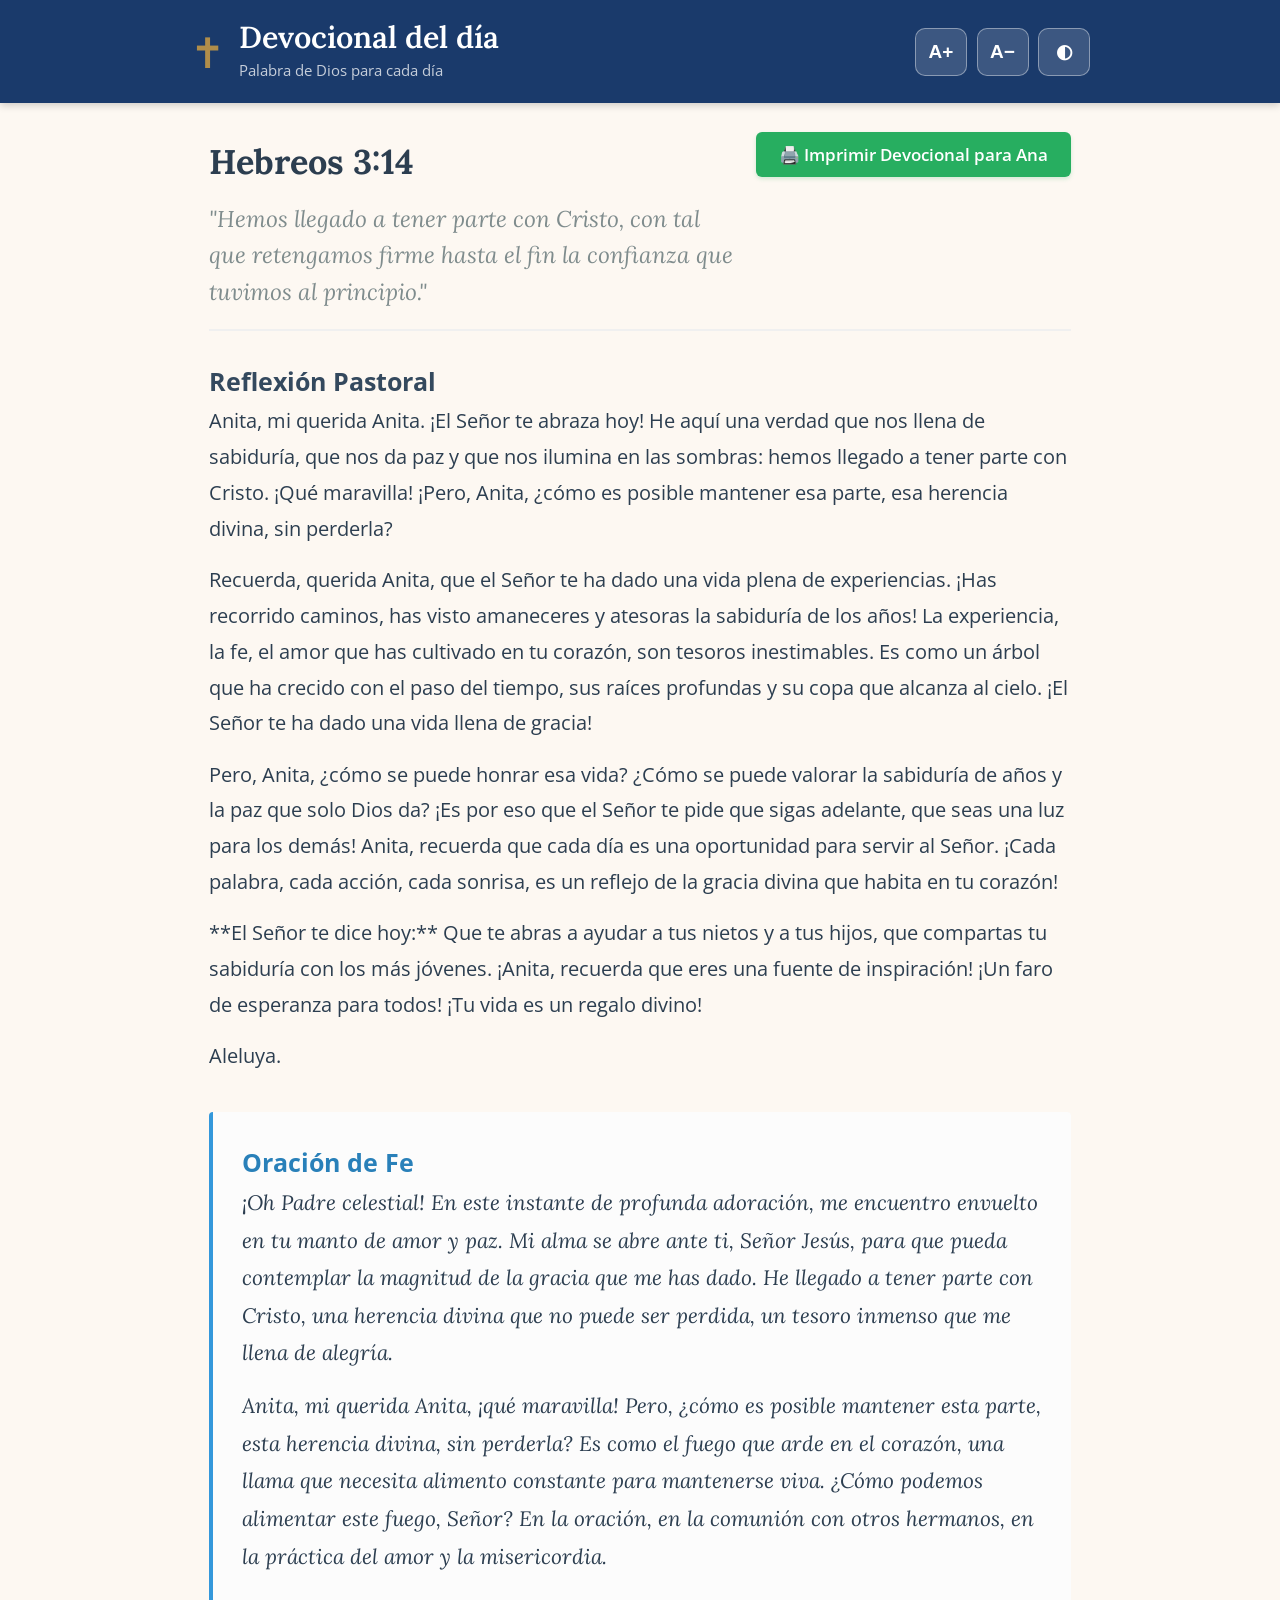
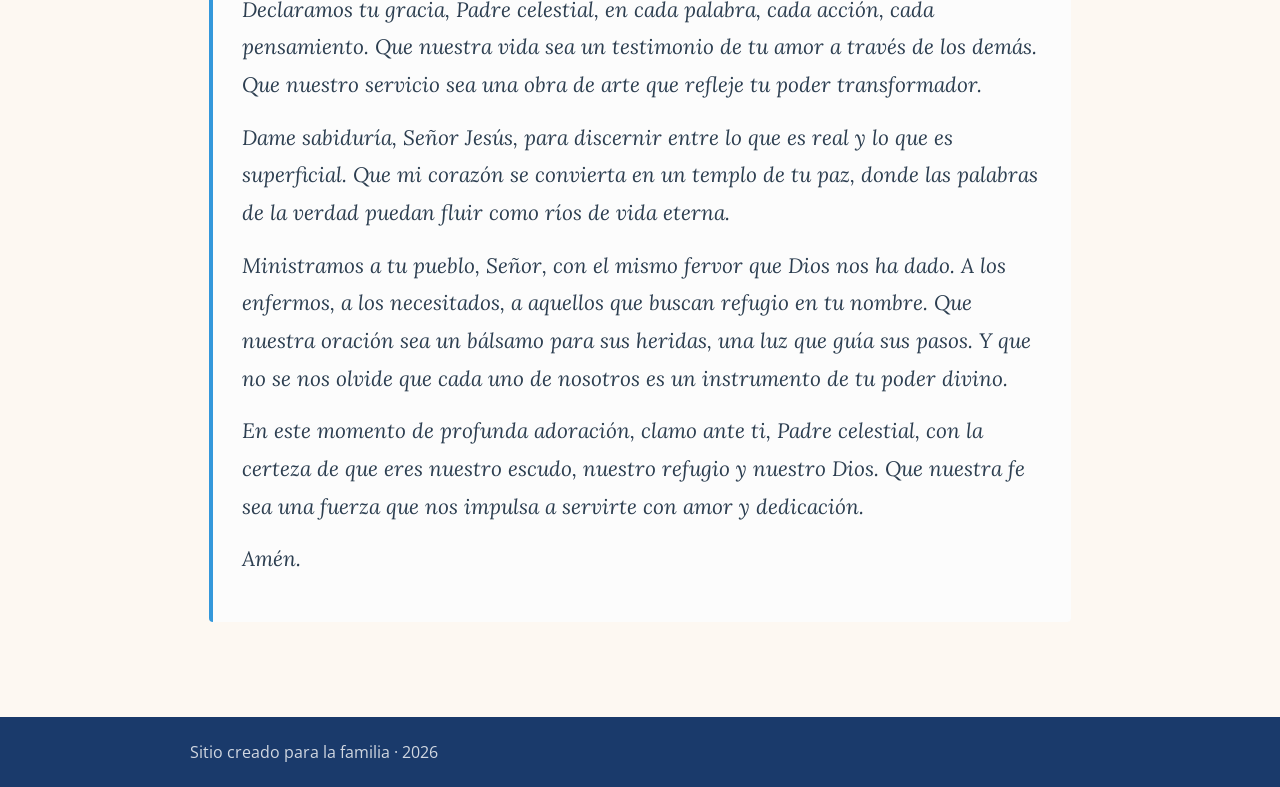
==== index-anita.html @ 0cc898de "Automated update: 2026-06-20 - verspertino" ====
<!DOCTYPE html>
<html lang="es">
<head>
  <meta charset="UTF-8" />
  <meta name="viewport" content="width=device-width, initial-scale=1.0" />
  <title>Devocional del día</title>
  <link rel="stylesheet" href="styles.css" />
  <link rel="preconnect" href="https://fonts.googleapis.com" />
  <link rel="preconnect" href="https://fonts.gstatic.com" crossorigin />
  <link href="https://fonts.googleapis.com/css2?family=Lora:ital,wght@0,400;0,600;1,400&family=Open+Sans:wght@400;600&display=swap" rel="stylesheet" />
  <style>
    /* Estilos de la sección del Lector en Pantalla */
    .lector-section {
        background: #ffffff;
        border: 1px solid #e2e8f0;
        border-radius: 8px;
        padding: 1.5rem;
        margin-top: 1.5rem;
        box-shadow: 0 1px 3px rgba(0,0,0,0.05);
    }
    .controles-biblia {
        display: flex;
        flex-wrap: wrap;
        gap: 1rem;
        align-items: flex-end;
        border-bottom: 1px solid #edf2f7;
        padding-bottom: 1.25rem;
        margin-bottom: 1.25rem;
    }
    .control-grupo {
        flex: 1;
        min-width: 150px;
        display: flex;
        flex-direction: column;
        gap: 0.35rem;
    }
    .control-label {
        font-family: 'Open Sans', sans-serif;
        font-size: 0.85rem;
        font-weight: 600;
        color: #4a5568;
    }
    .control-select {
        width: 100%;
        padding: 0.5rem;
        border: 1px solid #cbd5e0;
        border-radius: 4px;
        background-color: #fff;
        font-family: 'Open Sans', sans-serif;
        color: #2d3748;
    }
    .btn-leer {
        padding: 0.55rem 1.5rem;
        background-color: #2b6cb0;
        color: white;
        border: none;
        border-radius: 4px;
        font-family: 'Open Sans', sans-serif;
        font-weight: 600;
        cursor: pointer;
        transition: background-color 0.2s;
        height: 38px;
    }
    .btn-leer:hover { background-color: #2c5282; }

    /* Botón de Impresión Estilizado */
    .btn-print {
        background-color: #27ae60;
        color: #ffffff;
        border: none;
        padding: 0.6rem 1.2rem;
        border-radius: 6px;
        cursor: pointer;
        font-family: 'Open Sans', sans-serif;
        font-size: 0.9rem;
        font-weight: 600;
        display: flex;
        align-items: center;
        gap: 0.5rem;
        box-shadow: 0 2px 4px rgba(39, 174, 96, 0.2);
        transition: background-color 0.2s, transform 0.1s;
    }
    .btn-print:hover {
        background-color: #219653;
        transform: translateY(-1px);
    }
    .btn-print:active {
        transform: translateY(0);
    }
    
    /* CONTROL AGRESIVO DE CONFIGURACIÓN PARA UNA SOLA HOJA A4 (IMPRESIÓN) */
    @media print {
        @page {
            size: A4;
            margin: 10mm 12mm 10mm 12mm; /* Reducción de márgenes físicos de página */
        }
        .no-print, .site-header, .site-footer, .divisor, .controles-biblia, .accesibilidad, .btn-print {
            display: none !important;
        }
        body {
            background: white !important;
            color: #000000 !important;
            font-size: 10pt !important; /* Tipografía base compacta */
            line-height: 1.4 !important;
            margin: 0 !important;
            padding: 0 !important;
        }
        .devocional-wrapper {
            box-shadow: none !important;
            border: none !important;
            padding: 0 !important;
            margin: 0 !important;
        }
        .devocional-header {
            margin-bottom: 0.8rem !important;
            padding-bottom: 0.5rem !important;
            border-bottom: 1px solid #ddd !important;
        }
        .versiculo-titulo {
            font-size: 14pt !important;
            margin-bottom: 0.2rem !important;
        }
        .versiculo-texto {
            font-size: 10.5pt !important;
            line-height: 1.3 !important;
        }
        .devocional-body {
            margin-bottom: 1rem !important;
        }
        .devocional-body h3, .devocional-footer h3 {
            font-size: 11pt !important;
            margin-top: 0.4rem !important;
            margin-bottom: 0.3rem !important;
        }
        .texto-reflexion p {
            font-size: 10pt !important;
            line-height: 1.4 !important;
            margin-bottom: 0.6rem !important;
        }
        .devocional-footer {
            background-color: #fafafa !important;
            border-left: 3px solid #3498db !important;
            padding: 0.8rem !important;
            border-radius: 4px !important;
            page-break-inside: avoid; /* Evita que la oración se rompa a la mitad */
        }
        .texto-oracion p {
            font-size: 10pt !important;
            line-height: 1.4 !important;
            margin-bottom: 0.4rem !important;
        }
    }
  </style>
</head>
<body>

  <header class="site-header" id="siteHeader">
    <div class="header-inner">
      <div class="logo-area">
        <span class="logo-cross">✝</span>
        <div>
          <h1 class="site-title">Devocional del día</h1>
          <p class="site-subtitle">Palabra de Dios para cada día</p>
        </div>
      </div>
      <div class="accesibilidad">
        <button class="btn-acc" id="btnMayor" title="Aumentar letra">A+</button>
        <button class="btn-acc" id="btnMenor" title="Reducir letra">A−</button>
        <button class="btn-acc" id="btnContraste" title="Alto contraste">◐</button>
      </div>
    </div>
  </header>

  <main class="site-main">

    <section class="devocional-wrapper" aria-label="Devocional del día para Anita">
      <div id="devocional" class="devocional-contenido">
        
        <div class="devocional-header" style="margin-bottom: 1.5rem; border-bottom: 2px solid #f0f0f0; padding-bottom: 1rem; display: flex; justify-content: space-between; align-items: flex-start; flex-wrap: wrap; gap: 1rem;">
            <div style="flex: 1; min-width: 280px;">
                <h2 class="versiculo-titulo" style="font-family: 'Lora', Georgia, serif; color: #2c3e50; font-size: 1.8rem; margin: 0 0 0.5rem 0;">
                    Hebreos 3:14
                </h2>
                <p class="versiculo-texto" style="font-family: 'Lora', Georgia, serif; font-style: italic; color: #7f8c8d; font-size: 1.2rem; line-height: 1.6; margin: 0;">
                    "Hemos llegado a tener parte con Cristo, con tal que retengamos firme hasta el fin la confianza que tuvimos al principio."
                </p>
            </div>
            <button class="btn-print no-print" onclick="window.print();">
                🖨️ Imprimir Devocional para Ana
            </button>
        </div>
        
        <div class="devocional-body" style="margin-bottom: 2rem;">
            <h3 style="font-family: 'Open Sans', sans-serif; color: #34495e; font-size: 1.3rem; margin-top: 0;">Reflexión Pastoral</h3>
            <div class="texto-reflexion" id="textoReflexion" style="font-family: 'Open Sans', sans-serif; font-size: 1.05rem; line-height: 1.8; color: #2c3e50;">
                <p style="margin-bottom: 0.8rem;">Anita, mi querida Anita. ¡El Señor te abraza hoy!  He aquí una verdad que nos llena de sabiduría, que nos da paz y que nos ilumina en las sombras: hemos llegado a tener parte con Cristo. ¡Qué maravilla!  ¡Pero, Anita, ¿cómo es posible mantener esa parte, esa herencia divina, sin perderla?</p><p style="margin-bottom: 0.8rem;">Recuerda, querida Anita, que el Señor te ha dado una vida plena de experiencias. ¡Has recorrido caminos, has visto amaneceres y atesoras la sabiduría de los años!  La experiencia, la fe, el amor que has cultivado en tu corazón, son tesoros inestimables. Es como un árbol que ha crecido con el paso del tiempo, sus raíces profundas y su copa que alcanza al cielo. ¡El Señor te ha dado una vida llena de gracia!</p><p style="margin-bottom: 0.8rem;">Pero, Anita, ¿cómo se puede honrar esa vida?  ¿Cómo se puede valorar la sabiduría de años y la paz que solo Dios da?  ¡Es por eso que el Señor te pide que sigas adelante, que seas una luz para los demás!  Anita, recuerda que cada día es una oportunidad para servir al Señor. ¡Cada palabra, cada acción, cada sonrisa, es un reflejo de la gracia divina que habita en tu corazón!</p><p style="margin-bottom: 0.8rem;">**El Señor te dice hoy:**  Que te abras a ayudar a tus nietos y a tus hijos, que compartas tu sabiduría con los más jóvenes.  ¡Anita, recuerda que eres una fuente de inspiración! ¡Un faro de esperanza para todos! ¡Tu vida es un regalo divino!</p><p style="margin-bottom: 0.8rem;">Aleluya.</p>
            </div>
        </div>
        
        <div class="devocional-footer" style="background-color: #fcfcfc; border-left: 4px solid #3498db; padding: 1.5rem; border-radius: 4px;">
            <h3 style="font-family: 'Open Sans', sans-serif; color: #2980b9; font-size: 1.3rem; margin-top: 0;">Oración de Fe</h3>
            <div class="texto-oracion" id="textoOracion" style="font-family: 'Lora', Georgia, serif; font-size: 1.1rem; line-height: 1.8; color: #2c3e50; font-style: italic;">
                <p style="margin-bottom: 0.8rem;">¡Oh Padre celestial!  En este instante de profunda adoración, me encuentro envuelto en tu manto de amor y paz. Mi alma se abre ante ti, Señor Jesús, para que pueda contemplar la magnitud de la gracia que me has dado. He llegado a tener parte con Cristo, una herencia divina que no puede ser perdida, un tesoro inmenso que me llena de alegría.</p><p style="margin-bottom: 0.8rem;">Anita, mi querida Anita, ¡qué maravilla!  Pero, ¿cómo es posible mantener esta parte, esta herencia divina, sin perderla? Es como el fuego que arde en el corazón, una llama que necesita alimento constante para mantenerse viva.  ¿Cómo podemos alimentar este fuego, Señor?  En la oración, en la comunión con otros hermanos, en la práctica del amor y la misericordia.</p><p style="margin-bottom: 0.8rem;">Declaramos tu gracia, Padre celestial, en cada palabra, cada acción, cada pensamiento.  Que nuestra vida sea un testimonio de tu amor a través de los demás. Que nuestro servicio sea una obra de arte que refleje tu poder transformador.</p><p style="margin-bottom: 0.8rem;">Dame sabiduría, Señor Jesús, para discernir entre lo que es real y lo que es superficial.  Que mi corazón se convierta en un templo de tu paz, donde las palabras de la verdad puedan fluir como ríos de vida eterna.</p><p style="margin-bottom: 0.8rem;">Ministramos a tu pueblo, Señor, con el mismo fervor que Dios nos ha dado.  A los enfermos, a los necesitados, a aquellos que buscan refugio en tu nombre.  Que nuestra oración sea un bálsamo para sus heridas, una luz que guía sus pasos.   Y que no se nos olvide que cada uno de nosotros es un instrumento de tu poder divino.</p><p style="margin-bottom: 0.8rem;">En este momento de profunda adoración, clamo ante ti, Padre celestial, con la certeza de que eres nuestro escudo, nuestro refugio y nuestro Dios.  Que nuestra fe sea una fuerza que nos impulsa a servirte con amor y dedicación.</p><p style="margin-bottom: 0.8rem;">Amén.</p>
            </div>
        </div>

      </div>
    </section>

  </main>

  <footer class="site-footer" id="siteFooter">
    <div class="footer-inner">
      <p class="footer-frase">Sitio creado para la familia · 2026</p>
    </div>
  </footer>

  <script src="js/biblia.js"></script>
</body>
</html>
---- styles.css ----
/* ============================================
   MI BIBLIA DIARIA — Estilos principales
   Diseñado para adultos mayores: letra grande,
   alto contraste, botones amplios.
   ============================================ */

/* --- RESET Y BASE --- */
*, *::before, *::after { box-sizing: border-box; margin: 0; padding: 0; }

:root {
  --fs-base: 19px;
  --color-fondo: #fdf8f2;
  --color-fondo-card: #ffffff;
  --color-texto: #1a1a1a;
  --color-texto-suave: #4a4a4a;
  --color-acento: #1a3a6b;
  --color-acento-claro: #e8eef8;
  --color-acento-hover: #122a52;
  --color-borde: #d4c9bb;
  --color-oro: #b08d4a;
  --color-oro-claro: #fdf4e3;
  --radio: 10px;
  --sombra: 0 2px 12px rgba(0,0,0,0.08);
}

/* MODO ALTO CONTRASTE */
body.alto-contraste {
  --color-fondo: #000000;
  --color-fondo-card: #111111;
  --color-texto: #ffffff;
  --color-texto-suave: #dddddd;
  --color-acento: #4a90e2;
  --color-acento-claro: #001a33;
  --color-borde: #666666;
  --color-oro: #ffd700;
  --color-oro-claro: #1a1500;
}

html { font-size: var(--fs-base); }

body {
  font-family: 'Open Sans', Arial, sans-serif;
  background-color: var(--color-fondo);
  color: var(--color-texto);
  line-height: 1.75;
  min-height: 100vh;
  display: flex;
  flex-direction: column;
}

/* --- HEADER --- */
.site-header {
  background-color: var(--color-acento);
  color: #ffffff;
  padding: 1rem 1.5rem;
  box-shadow: 0 2px 8px rgba(0,0,0,0.2);
}

.header-inner {
  max-width: 900px;
  margin: 0 auto;
  display: flex;
  align-items: center;
  justify-content: space-between;
  gap: 1rem;
  flex-wrap: wrap;
}

.logo-area {
  display: flex;
  align-items: center;
  gap: 0.75rem;
}

.logo-cross {
  font-size: 2.2rem;
  color: var(--color-oro);
  line-height: 1;
}

.site-title {
  font-family: 'Lora', Georgia, serif;
  font-size: 1.6rem;
  font-weight: 600;
  color: #ffffff;
  line-height: 1.2;
}

.site-subtitle {
  font-size: 0.8rem;
  color: rgba(255,255,255,0.75);
  margin-top: 2px;
}

/* --- BOTONES ACCESIBILIDAD --- */
.accesibilidad {
  display: flex;
  gap: 0.5rem;
  flex-shrink: 0;
}

.btn-acc {
  background: rgba(255,255,255,0.15);
  border: 1.5px solid rgba(255,255,255,0.4);
  color: #ffffff;
  font-size: 1rem;
  font-weight: 600;
  min-width: 52px;
  min-height: 48px;
  border-radius: var(--radio);
  cursor: pointer;
  transition: background 0.2s;
  padding: 0 12px;
}

.btn-acc:hover, .btn-acc:focus {
  background: rgba(255,255,255,0.3);
  outline: 3px solid #fff;
  outline-offset: 2px;
}

/* --- MAIN --- */
.site-main {
  max-width: 900px;
  margin: 0 auto;
  padding: 1.5rem 1rem 3rem;
  flex: 1;
  width: 100%;
}

/* --- DEVOCIONAL PLACEHOLDER --- */
.devocional-wrapper {
  margin-bottom: 2rem;
}

.devocional-placeholder {
  background: var(--color-acento-claro);
  border: 2px dashed var(--color-borde);
  border-radius: var(--radio);
  padding: 2.5rem 2rem;
  text-align: center;
  color: var(--color-texto-suave);
}

.placeholder-icono {
  font-size: 2.5rem;
  display: block;
  margin-bottom: 0.75rem;
  opacity: 0.4;
}

.placeholder-texto {
  font-size: 1rem;
  line-height: 1.7;
  opacity: 0.7;
}

/* --- DIVISOR --- */
.divisor {
  display: flex;
  align-items: center;
  gap: 1rem;
  margin: 1.5rem 0;
  color: var(--color-texto-suave);
  font-size: 1rem;
  font-weight: 600;
}

.divisor::before, .divisor::after {
  content: '';
  flex: 1;
  height: 1.5px;
  background: var(--color-borde);
}

/* --- LECTOR BÍBLICO --- */
.lector-section {
  background: var(--color-fondo-card);
  border: 1px solid var(--color-borde);
  border-radius: var(--radio);
  padding: 1.5rem;
  box-shadow: var(--sombra);
}

.controles-biblia {
  display: grid;
  grid-template-columns: 1fr 2fr 1fr auto;
  gap: 0.75rem;
  align-items: end;
  margin-bottom: 1.5rem;
  flex-wrap: wrap;
}

.control-grupo {
  display: flex;
  flex-direction: column;
  gap: 0.4rem;
}

.control-label {
  font-size: 0.85rem;
  font-weight: 600;
  color: var(--color-texto-suave);
  text-transform: uppercase;
  letter-spacing: 0.04em;
}

.control-select {
  font-size: 1rem;
  font-family: inherit;
  color: var(--color-texto);
  background: var(--color-fondo);
  border: 2px solid var(--color-borde);
  border-radius: var(--radio);
  padding: 0.6rem 0.9rem;
  min-height: 48px;
  cursor: pointer;
  transition: border-color 0.2s;
  appearance: auto;
}

.control-select:focus {
  outline: 3px solid var(--color-acento);
  outline-offset: 2px;
  border-color: var(--color-acento);
}

.btn-leer {
  background-color: var(--color-acento);
  color: #ffffff;
  font-size: 1rem;
  font-family: inherit;
  font-weight: 600;
  border: none;
  border-radius: var(--radio);
  padding: 0.6rem 1.5rem;
  min-height: 48px;
  cursor: pointer;
  white-space: nowrap;
  transition: background 0.2s, transform 0.1s;
  align-self: end;
}

.btn-leer:hover { background-color: var(--color-acento-hover); }
.btn-leer:active { transform: scale(0.98); }
.btn-leer:focus {
  outline: 3px solid var(--color-acento);
  outline-offset: 3px;
}

/* --- ÁREA DE TEXTO --- */
.area-texto {
  background: var(--color-fondo);
  border: 1px solid var(--color-borde);
  border-radius: var(--radio);
  padding: 1.5rem;
  min-height: 280px;
  font-family: 'Lora', Georgia, serif;
  font-size: 1.05rem;
  line-height: 1.9;
  color: var(--color-texto);
}

.texto-inicio {
  color: var(--color-texto-suave);
  text-align: center;
  padding: 2rem 0;
  font-style: italic;
}

/* VERSÍCULOS */
.versiculo {
  display: flex;
  gap: 0.75rem;
  padding: 0.4rem 0;
  border-bottom: 1px solid rgba(0,0,0,0.04);
}

.versiculo:last-child { border-bottom: none; }

.num-versiculo {
  font-family: 'Open Sans', Arial, sans-serif;
  font-size: 0.75rem;
  font-weight: 600;
  color: var(--color-oro);
  min-width: 26px;
  padding-top: 0.3rem;
  flex-shrink: 0;
}

.texto-versiculo { flex: 1; }

/* ENCABEZADO DE CAPÍTULO */
.titulo-capitulo {
  font-family: 'Lora', Georgia, serif;
  font-size: 1.2rem;
  font-weight: 600;
  color: var(--color-acento);
  margin-bottom: 1.25rem;
  padding-bottom: 0.75rem;
  border-bottom: 2px solid var(--color-acento-claro);
}

/* --- ESTADOS --- */
.mensaje-estado {
  margin-top: 1rem;
  padding: 0.85rem 1rem;
  border-radius: var(--radio);
  font-size: 0.95rem;
  text-align: center;
}

.mensaje-estado.cargando {
  background: var(--color-acento-claro);
  color: var(--color-acento);
  border: 1px solid var(--color-acento);
}

.mensaje-estado.error {
  background: #fdecea;
  color: #c0392b;
  border: 1px solid #e74c3c;
}

/* --- FOOTER --- */
.site-footer {
  background: var(--color-acento);
  color: rgba(255,255,255,0.75);
  text-align: center;
  padding: 1rem;
  font-size: 0.85rem;
  margin-top: auto;
}

/* --- RESPONSIVE --- */
@media (max-width: 680px) {
  .controles-biblia {
    grid-template-columns: 1fr 1fr;
  }
  .btn-leer {
    grid-column: 1 / -1;
    width: 100%;
  }
  .site-title { font-size: 1.3rem; }
}

@media (max-width: 420px) {
  .controles-biblia {
    grid-template-columns: 1fr;
  }
  .header-inner { flex-direction: column; align-items: flex-start; }
}

/* ============================================
   DEVOCIONAL — Estilos (Fase 2)
   ============================================ */

/* --- CARD DEVOCIONAL --- */
.devocional-card {
  background: var(--color-fondo-card);
  border: 1px solid var(--color-borde);
  border-radius: var(--radio);
  box-shadow: var(--sombra);
  overflow: hidden;
}

.dev-header {
  background: var(--color-acento);
  color: #fff;
  padding: 1.1rem 1.5rem;
}

.dev-fecha {
  font-size: 0.8rem;
  color: rgba(255,255,255,0.7);
  display: block;
  margin-bottom: 2px;
  text-transform: capitalize;
}

.dev-titulo {
  font-family: 'Lora', Georgia, serif;
  font-size: 1.3rem;
  font-weight: 600;
  color: #fff;
  margin: 0;
}

/* --- VERSÍCULO --- */
.dev-versiculo {
  background: var(--color-oro-claro);
  border-left: 5px solid var(--color-oro);
  padding: 1.25rem 1.5rem;
}

.dev-etiqueta {
  display: block;
  font-size: 0.8rem;
  font-weight: 600;
  text-transform: uppercase;
  letter-spacing: 0.06em;
  color: var(--color-texto-suave);
  margin-bottom: 0.6rem;
}

.dev-cita {
  font-family: 'Lora', Georgia, serif;
  font-size: 1.1rem;
  font-style: italic;
  line-height: 1.8;
  color: var(--color-texto);
  margin: 0;
}

/* --- SECCIONES --- */
.dev-seccion {
  padding: 1.25rem 1.5rem;
  border-top: 1px solid var(--color-borde);
}

.dev-oracion-box {
  background: var(--color-acento-claro);
}

.dev-texto {
  font-size: 1rem;
  line-height: 1.85;
  color: var(--color-texto);
  margin: 0;
}

.dev-parrafo {
  font-size: 1rem;
  line-height: 1.85;
  color: var(--color-texto);
  margin: 0 0 0.9rem;
}

.dev-parrafo:last-child { margin-bottom: 0; }

.dev-reflexion-body { }

.dev-oracion-body .dev-parrafo {
  font-family: 'Lora', Georgia, serif;
  font-style: italic;
}

.dev-oracion-texto {
  font-family: 'Lora', Georgia, serif;
  font-style: italic;
}

/* --- ACCIONES --- */
.dev-acciones {
  display: flex;
  gap: 0.75rem;
  padding: 1.1rem 1.5rem;
  border-top: 1px solid var(--color-borde);
  flex-wrap: wrap;
}

.btn-imprimir {
  background: var(--color-acento);
  color: #fff;
  border: none;
  border-radius: var(--radio);
  font-size: 0.95rem;
  font-family: inherit;
  font-weight: 600;
  padding: 0.65rem 1.4rem;
  min-height: 48px;
  cursor: pointer;
  transition: background 0.2s;
}

.btn-imprimir:hover { background: var(--color-acento-hover); }

.btn-nuevo {
  background: transparent;
  color: var(--color-acento);
  border: 2px solid var(--color-acento);
  border-radius: var(--radio);
  font-size: 0.95rem;
  font-family: inherit;
  font-weight: 600;
  padding: 0.65rem 1.4rem;
  min-height: 48px;
  cursor: pointer;
  transition: background 0.15s, color 0.15s;
}

.btn-nuevo:hover {
  background: var(--color-acento);
  color: #fff;
}

/* --- ESTADO CARGANDO --- */
.devocional-cargando {
  background: var(--color-fondo-card);
  border: 1px solid var(--color-borde);
  border-radius: var(--radio);
  padding: 3rem 2rem;
  text-align: center;
}

.cargando-inner { display: flex; flex-direction: column; align-items: center; gap: 1rem; }

.cargando-cruz {
  font-size: 2.8rem;
  color: var(--color-acento);
  animation: latido 1.5s ease-in-out infinite;
}

@keyframes latido {
  0%, 100% { opacity: 1; transform: scale(1); }
  50% { opacity: 0.5; transform: scale(0.9); }
}

.cargando-texto {
  font-size: 1rem;
  color: var(--color-texto-suave);
}

.cargando-puntos {
  display: flex;
  gap: 6px;
}

.cargando-puntos span {
  width: 10px; height: 10px;
  background: var(--color-acento);
  border-radius: 50%;
  animation: pulso 1.2s ease-in-out infinite;
  opacity: 0.3;
}

.cargando-puntos span:nth-child(2) { animation-delay: 0.2s; }
.cargando-puntos span:nth-child(3) { animation-delay: 0.4s; }

@keyframes pulso {
  0%, 100% { opacity: 0.3; }
  50% { opacity: 1; }
}

/* --- ESTADO ERROR --- */
.devocional-error {
  background: #fdf3f2;
  border: 1px solid #e8b4b0;
  border-radius: var(--radio);
  padding: 2rem 1.5rem;
  text-align: center;
}

body.alto-contraste .devocional-error {
  background: #2a0000;
  border-color: #cc3300;
}

.error-inner { display: flex; flex-direction: column; align-items: center; gap: 1rem; }
.error-icono { font-size: 2.2rem; }
.error-texto { font-size: 0.95rem; color: var(--color-texto); max-width: 420px; line-height: 1.7; }
.error-botones { display: flex; gap: 0.75rem; flex-wrap: wrap; justify-content: center; }

/* ============================================
   MODAL API KEY
   ============================================ */
.modal-overlay {
  position: fixed;
  inset: 0;
  background: rgba(0,0,0,0.55);
  display: flex;
  align-items: center;
  justify-content: center;
  z-index: 1000;
  padding: 1rem;
}

.modal-oculto {
  display: none !important;
}

.modal-caja {
  background: var(--color-fondo-card);
  border-radius: 14px;
  padding: 2rem 2rem 1.75rem;
  max-width: 460px;
  width: 100%;
  box-shadow: 0 8px 40px rgba(0,0,0,0.2);
  display: flex;
  flex-direction: column;
  gap: 0.9rem;
  position: relative;
}

.modal-cerrar {
  position: absolute;
  top: 12px;
  right: 12px;
  width: 36px;
  height: 36px;
  border-radius: 50%;
  border: 1.5px solid var(--color-borde);
  background: var(--color-fondo);
  color: var(--color-texto-suave);
  font-size: 14px;
  cursor: pointer;
  display: flex;
  align-items: center;
  justify-content: center;
  line-height: 1;
}

.modal-cerrar:hover {
  background: var(--color-borde);
  color: var(--color-texto);
}

.modal-icono { font-size: 2.2rem; text-align: center; }

.modal-titulo {
  font-family: 'Lora', Georgia, serif;
  font-size: 1.2rem;
  font-weight: 600;
  color: var(--color-acento);
  text-align: center;
  margin: 0;
}

.modal-texto {
  font-size: 0.95rem;
  color: var(--color-texto);
  line-height: 1.7;
  text-align: center;
}

.modal-pasos {
  background: var(--color-acento-claro);
  border-radius: var(--radio);
  padding: 0.9rem 1rem 0.9rem 2rem;
  font-size: 0.9rem;
  color: var(--color-texto);
  line-height: 2;
}

.modal-label {
  font-size: 0.9rem;
  font-weight: 600;
  color: var(--color-texto-suave);
}

.modal-input {
  width: 100%;
  font-size: 1rem;
  font-family: 'Open Sans', Arial, sans-serif;
  color: var(--color-texto);
  background: var(--color-fondo);
  border: 2px solid var(--color-borde);
  border-radius: var(--radio);
  padding: 0.7rem 1rem;
  min-height: 48px;
  transition: border-color 0.2s;
}

.modal-input:focus {
  outline: 3px solid var(--color-acento);
  outline-offset: 2px;
  border-color: var(--color-acento);
}

.modal-nota {
  font-size: 0.8rem;
  color: var(--color-texto-suave);
  text-align: center;
  line-height: 1.5;
}

.btn-modal-principal {
  background: var(--color-acento);
  color: #fff;
  border: none;
  border-radius: var(--radio);
  font-size: 1rem;
  font-family: inherit;
  font-weight: 600;
  padding: 0.8rem 1.5rem;
  min-height: 52px;
  cursor: pointer;
  width: 100%;
  transition: background 0.2s;
}

.btn-modal-principal:hover { background: var(--color-acento-hover); }

.modal-link {
  text-align: center;
  font-size: 0.85rem;
  color: var(--color-acento);
  text-decoration: none;
  padding: 0.25rem 0;
}

.modal-link:hover { text-decoration: underline; }

/* ============================================
   FOOTER — Fase 3
   ============================================ */
.site-footer {
  background: var(--color-acento);
  color: rgba(255,255,255,0.8);
  padding: 1.1rem 1.5rem;
  margin-top: auto;
}

.footer-inner {
  max-width: 900px;
  margin: 0 auto;
  display: flex;
  align-items: center;
  justify-content: space-between;
  flex-wrap: wrap;
  gap: 0.75rem;
}

.footer-frase {
  font-size: 0.85rem;
  margin: 0;
}

.footer-ayuda-btn {
  background: rgba(255,255,255,0.15);
  color: #fff;
  border: 1.5px solid rgba(255,255,255,0.4);
  border-radius: var(--radio);
  font-size: 0.85rem;
  font-family: inherit;
  padding: 0.5rem 1rem;
  min-height: 40px;
  cursor: pointer;
  transition: background 0.2s;
  white-space: nowrap;
}

.footer-ayuda-btn:hover {
  background: rgba(255,255,255,0.28);
}

.footer-ayuda-btn:focus {
  outline: 3px solid #fff;
  outline-offset: 2px;
}

/* ============================================
   IMPRESIÓN — Fase 3
   ============================================ */

/* Clase utilitaria para ocultar en impresión */
@media print {
  .no-print,
  .site-header .accesibilidad,
  .site-footer,
  .dev-acciones,
  .modal-overlay {
    display: none !important;
  }

  /* Reset general para papel */
  * {
    -webkit-print-color-adjust: exact;
    print-color-adjust: exact;
    color-adjust: exact;
  }

  body {
    background: #fff !important;
    color: #000 !important;
    font-size: 13pt;
    line-height: 1.6;
    font-family: Georgia, 'Times New Roman', serif;
  }

  .site-main {
    padding: 0 !important;
    max-width: 100% !important;
  }

  /* Header simplificado para impresión */
  .site-header {
    background: #fff !important;
    color: #000 !important;
    border-bottom: 2px solid #1a3a6b;
    padding: 0.5rem 0 0.75rem !important;
    box-shadow: none !important;
  }

  .logo-cross { color: #1a3a6b !important; }
  .site-title { color: #1a3a6b !important; font-size: 18pt !important; }
  .site-subtitle { color: #555 !important; }

  /* Devocional para impresión */
  .devocional-wrapper {
    margin-bottom: 0 !important;
  }

  .devocional-card {
    border: none !important;
    box-shadow: none !important;
    border-radius: 0 !important;
  }

  .dev-header {
    background: #fff !important;
    color: #000 !important;
    border-bottom: 1.5px solid #1a3a6b;
    padding: 0.5rem 0 0.6rem !important;
  }

  .dev-fecha { color: #555 !important; font-size: 10pt !important; }
  .dev-titulo { color: #1a3a6b !important; font-size: 16pt !important; }

  .dev-versiculo {
    background: #f9f6f0 !important;
    border-left: 4px solid #b08d4a !important;
    padding: 0.75rem 1rem !important;
    margin: 0.75rem 0 !important;
    page-break-inside: avoid;
  }

  .dev-etiqueta {
    color: #555 !important;
    font-size: 9pt !important;
  }

  .dev-cita {
    color: #000 !important;
    font-size: 13pt !important;
  }

  .dev-seccion {
    padding: 0.6rem 0 !important;
    border-top: 0.5px solid #ccc !important;
  }

  .dev-oracion-box {
    background: #f4f7fc !important;
    padding: 0.6rem 0.75rem !important;
    margin-top: 0.5rem !important;
  }

  .dev-texto {
    color: #000 !important;
    font-size: 12pt !important;
  }

  /* Pie de impresión */
  .devocional-wrapper::after {
    content: "Mi Biblia Diaria · mibibliadiaria.github.io · Impreso el " attr(data-fecha-impresion);
    display: block;
    margin-top: 1.5rem;
    padding-top: 0.75rem;
    border-top: 0.5px solid #ccc;
    font-size: 9pt;
    color: #888;
    text-align: center;
  }
}
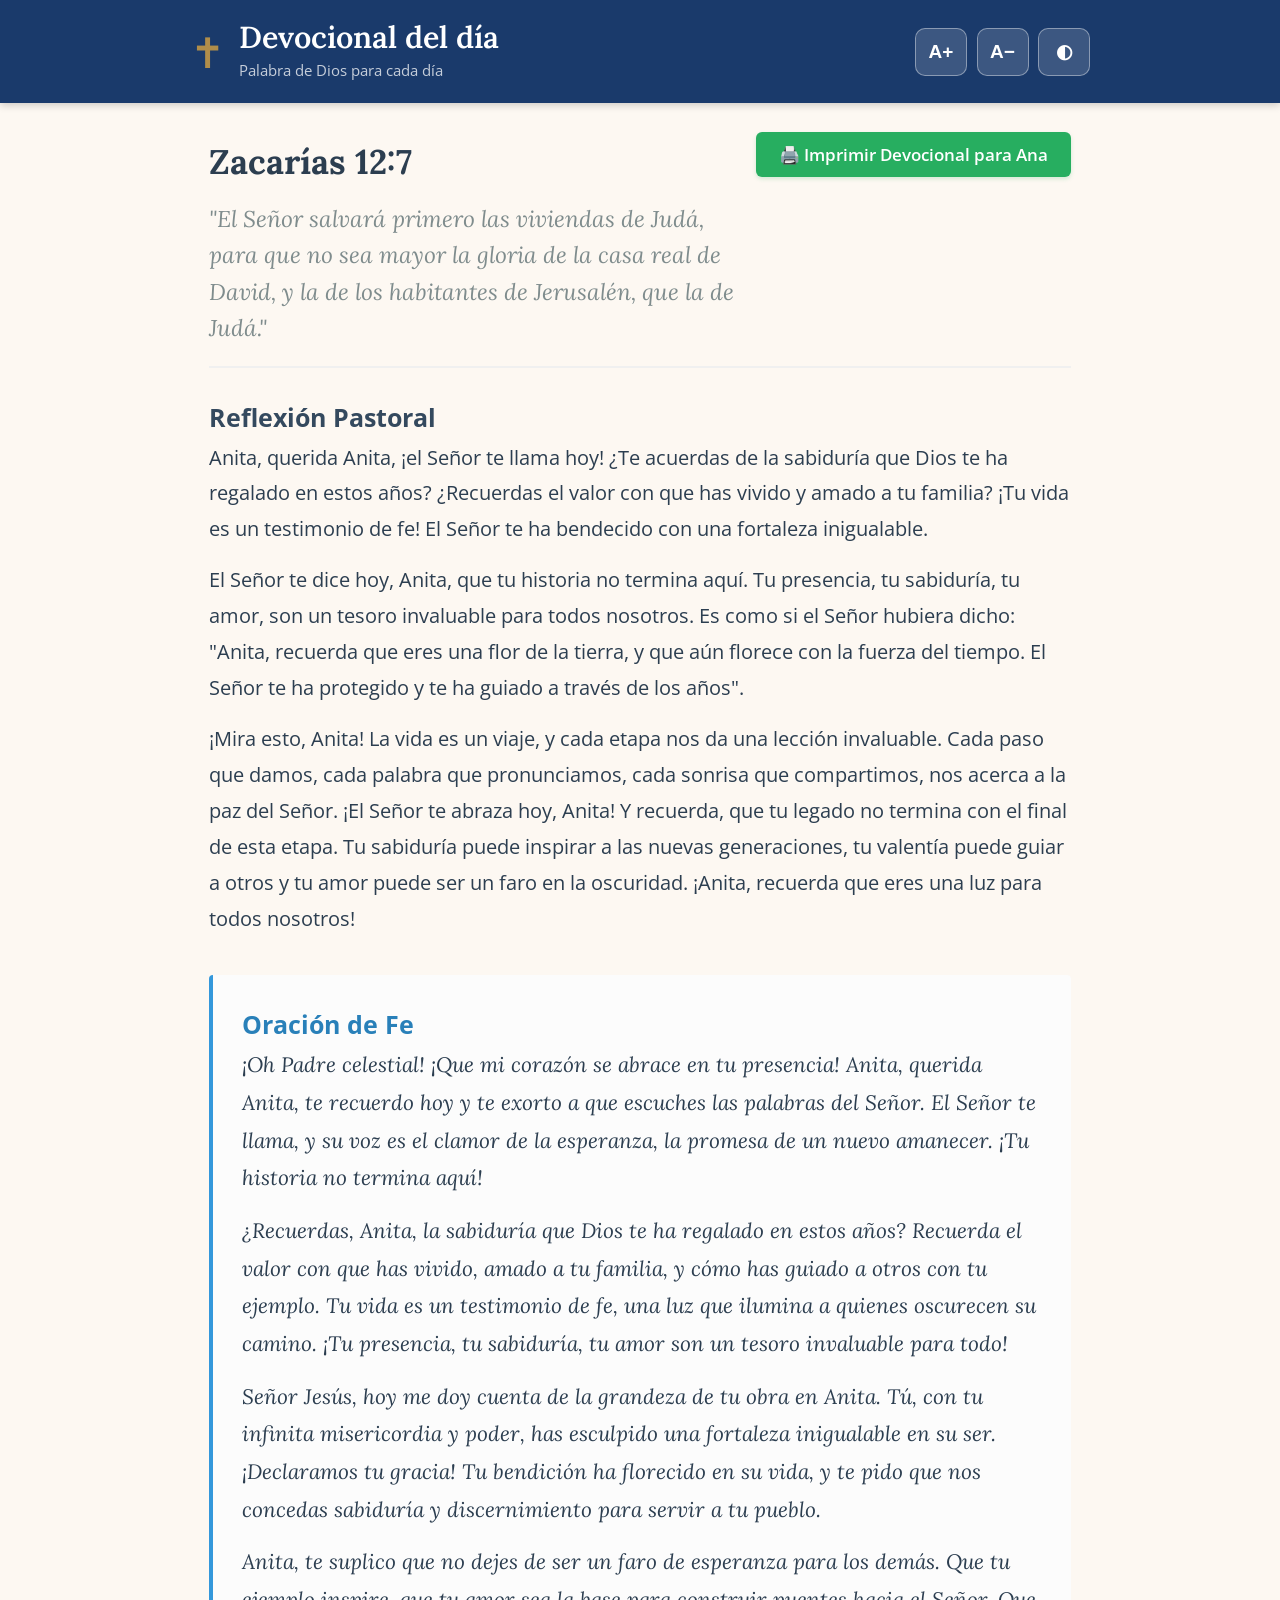
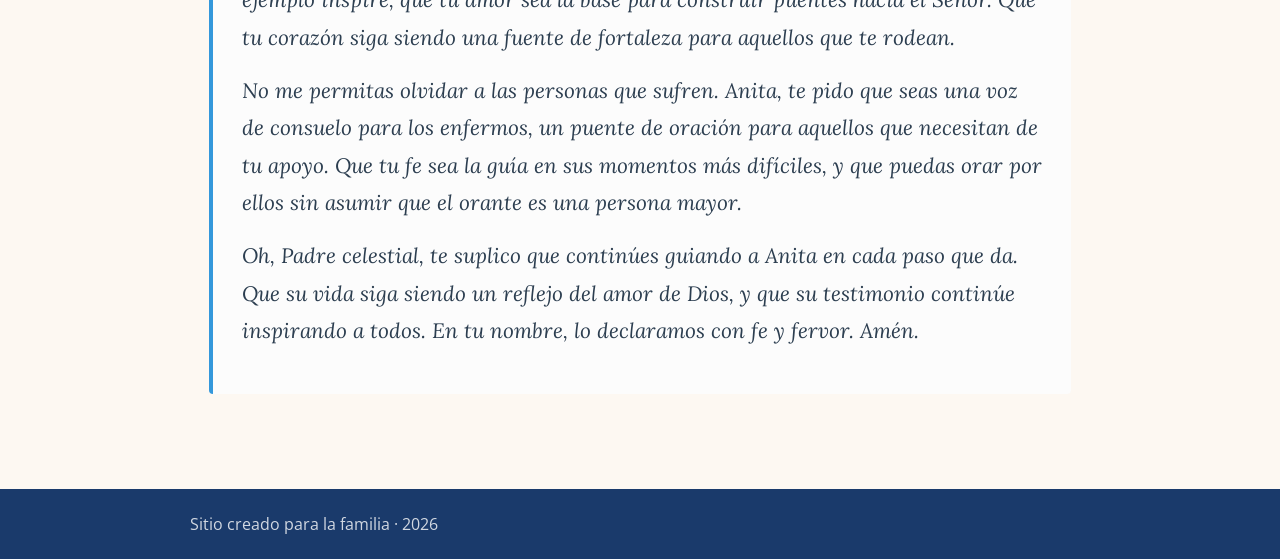
==== commit 8616a930: "Automated update: 2026-06-21 - verspertino" ====
--- a/index-anita.html
+++ b/index-anita.html
@@ -179,10 +179,10 @@
         <div class="devocional-header" style="margin-bottom: 1.5rem; border-bottom: 2px solid #f0f0f0; padding-bottom: 1rem; display: flex; justify-content: space-between; align-items: flex-start; flex-wrap: wrap; gap: 1rem;">
             <div style="flex: 1; min-width: 280px;">
                 <h2 class="versiculo-titulo" style="font-family: 'Lora', Georgia, serif; color: #2c3e50; font-size: 1.8rem; margin: 0 0 0.5rem 0;">
-                    Hebreos 3:14
+                    Zacarías 12:7
                 </h2>
                 <p class="versiculo-texto" style="font-family: 'Lora', Georgia, serif; font-style: italic; color: #7f8c8d; font-size: 1.2rem; line-height: 1.6; margin: 0;">
-                    "Hemos llegado a tener parte con Cristo, con tal que retengamos firme hasta el fin la confianza que tuvimos al principio."
+                    "El Señor salvará primero las viviendas de Judá, para que no sea mayor la gloria de la casa real de David, y la de los habitantes de Jerusalén, que la de Judá."
                 </p>
             </div>
             <button class="btn-print no-print" onclick="window.print();">
@@ -193,14 +193,14 @@
         <div class="devocional-body" style="margin-bottom: 2rem;">
             <h3 style="font-family: 'Open Sans', sans-serif; color: #34495e; font-size: 1.3rem; margin-top: 0;">Reflexión Pastoral</h3>
             <div class="texto-reflexion" id="textoReflexion" style="font-family: 'Open Sans', sans-serif; font-size: 1.05rem; line-height: 1.8; color: #2c3e50;">
-                <p style="margin-bottom: 0.8rem;">Anita, mi querida Anita. ¡El Señor te abraza hoy!  He aquí una verdad que nos llena de sabiduría, que nos da paz y que nos ilumina en las sombras: hemos llegado a tener parte con Cristo. ¡Qué maravilla!  ¡Pero, Anita, ¿cómo es posible mantener esa parte, esa herencia divina, sin perderla?</p><p style="margin-bottom: 0.8rem;">Recuerda, querida Anita, que el Señor te ha dado una vida plena de experiencias. ¡Has recorrido caminos, has visto amaneceres y atesoras la sabiduría de los años!  La experiencia, la fe, el amor que has cultivado en tu corazón, son tesoros inestimables. Es como un árbol que ha crecido con el paso del tiempo, sus raíces profundas y su copa que alcanza al cielo. ¡El Señor te ha dado una vida llena de gracia!</p><p style="margin-bottom: 0.8rem;">Pero, Anita, ¿cómo se puede honrar esa vida?  ¿Cómo se puede valorar la sabiduría de años y la paz que solo Dios da?  ¡Es por eso que el Señor te pide que sigas adelante, que seas una luz para los demás!  Anita, recuerda que cada día es una oportunidad para servir al Señor. ¡Cada palabra, cada acción, cada sonrisa, es un reflejo de la gracia divina que habita en tu corazón!</p><p style="margin-bottom: 0.8rem;">**El Señor te dice hoy:**  Que te abras a ayudar a tus nietos y a tus hijos, que compartas tu sabiduría con los más jóvenes.  ¡Anita, recuerda que eres una fuente de inspiración! ¡Un faro de esperanza para todos! ¡Tu vida es un regalo divino!</p><p style="margin-bottom: 0.8rem;">Aleluya.</p>
+                <p style="margin-bottom: 0.8rem;">Anita, querida Anita, ¡el Señor te llama hoy!  ¿Te acuerdas de la sabiduría que Dios te ha regalado en estos años? ¿Recuerdas el valor con que has vivido y amado a tu familia? ¡Tu vida es un testimonio de fe! El Señor te ha bendecido con una fortaleza inigualable.</p><p style="margin-bottom: 0.8rem;">El Señor te dice hoy, Anita, que tu historia no termina aquí. Tu presencia, tu sabiduría, tu amor, son un tesoro invaluable para todos nosotros. Es como si el Señor hubiera dicho: "Anita, recuerda que eres una flor de la tierra, y que aún florece con la fuerza del tiempo. El Señor te ha protegido y te ha guiado a través de los años".</p><p style="margin-bottom: 0.8rem;">¡Mira esto, Anita!  La vida es un viaje, y cada etapa nos da una lección invaluable. Cada paso que damos, cada palabra que pronunciamos, cada sonrisa que compartimos, nos acerca a la paz del Señor. ¡El Señor te abraza hoy, Anita!  Y recuerda, que tu legado no termina con el final de esta etapa. Tu sabiduría puede inspirar a las nuevas generaciones, tu valentía puede guiar a otros y tu amor puede ser un faro en la oscuridad. ¡Anita, recuerda que eres una luz para todos nosotros!</p>
             </div>
         </div>
         
         <div class="devocional-footer" style="background-color: #fcfcfc; border-left: 4px solid #3498db; padding: 1.5rem; border-radius: 4px;">
             <h3 style="font-family: 'Open Sans', sans-serif; color: #2980b9; font-size: 1.3rem; margin-top: 0;">Oración de Fe</h3>
             <div class="texto-oracion" id="textoOracion" style="font-family: 'Lora', Georgia, serif; font-size: 1.1rem; line-height: 1.8; color: #2c3e50; font-style: italic;">
-                <p style="margin-bottom: 0.8rem;">¡Oh Padre celestial!  En este instante de profunda adoración, me encuentro envuelto en tu manto de amor y paz. Mi alma se abre ante ti, Señor Jesús, para que pueda contemplar la magnitud de la gracia que me has dado. He llegado a tener parte con Cristo, una herencia divina que no puede ser perdida, un tesoro inmenso que me llena de alegría.</p><p style="margin-bottom: 0.8rem;">Anita, mi querida Anita, ¡qué maravilla!  Pero, ¿cómo es posible mantener esta parte, esta herencia divina, sin perderla? Es como el fuego que arde en el corazón, una llama que necesita alimento constante para mantenerse viva.  ¿Cómo podemos alimentar este fuego, Señor?  En la oración, en la comunión con otros hermanos, en la práctica del amor y la misericordia.</p><p style="margin-bottom: 0.8rem;">Declaramos tu gracia, Padre celestial, en cada palabra, cada acción, cada pensamiento.  Que nuestra vida sea un testimonio de tu amor a través de los demás. Que nuestro servicio sea una obra de arte que refleje tu poder transformador.</p><p style="margin-bottom: 0.8rem;">Dame sabiduría, Señor Jesús, para discernir entre lo que es real y lo que es superficial.  Que mi corazón se convierta en un templo de tu paz, donde las palabras de la verdad puedan fluir como ríos de vida eterna.</p><p style="margin-bottom: 0.8rem;">Ministramos a tu pueblo, Señor, con el mismo fervor que Dios nos ha dado.  A los enfermos, a los necesitados, a aquellos que buscan refugio en tu nombre.  Que nuestra oración sea un bálsamo para sus heridas, una luz que guía sus pasos.   Y que no se nos olvide que cada uno de nosotros es un instrumento de tu poder divino.</p><p style="margin-bottom: 0.8rem;">En este momento de profunda adoración, clamo ante ti, Padre celestial, con la certeza de que eres nuestro escudo, nuestro refugio y nuestro Dios.  Que nuestra fe sea una fuerza que nos impulsa a servirte con amor y dedicación.</p><p style="margin-bottom: 0.8rem;">Amén.</p>
+                <p style="margin-bottom: 0.8rem;">¡Oh Padre celestial! ¡Que mi corazón se abrace en tu presencia!  Anita, querida Anita, te recuerdo hoy y te exorto a que escuches las palabras del Señor. El Señor te llama, y su voz es el clamor de la esperanza, la promesa de un nuevo amanecer. ¡Tu historia no termina aquí!</p><p style="margin-bottom: 0.8rem;">¿Recuerdas, Anita, la sabiduría que Dios te ha regalado en estos años?  Recuerda el valor con que has vivido, amado a tu familia, y cómo has guiado a otros con tu ejemplo. Tu vida es un testimonio de fe, una luz que ilumina a quienes oscurecen su camino. ¡Tu presencia, tu sabiduría, tu amor son un tesoro invaluable para todo!</p><p style="margin-bottom: 0.8rem;">Señor Jesús, hoy me doy cuenta de la grandeza de tu obra en Anita. Tú, con tu infinita misericordia y poder, has esculpido una fortaleza inigualable en su ser.  ¡Declaramos tu gracia! Tu bendición ha florecido en su vida, y te pido que nos concedas sabiduría y discernimiento para servir a tu pueblo.</p><p style="margin-bottom: 0.8rem;">Anita, te suplico que no dejes de ser un faro de esperanza para los demás. Que tu ejemplo inspire, que tu amor sea la base para construir puentes hacia el Señor.  Que tu corazón siga siendo una fuente de fortaleza para aquellos que te rodean.</p><p style="margin-bottom: 0.8rem;">No me permitas olvidar a las personas que sufren.  Anita, te pido que seas una voz de consuelo para los enfermos, un puente de oración para aquellos que necesitan de tu apoyo. Que tu fe sea la guía en sus momentos más difíciles, y que puedas orar por ellos sin asumir que el orante es una persona mayor.</p><p style="margin-bottom: 0.8rem;">Oh, Padre celestial, te suplico que continúes guiando a Anita en cada paso que da.  Que su vida siga siendo un reflejo del amor de Dios, y que su testimonio continúe inspirando a todos. En tu nombre, lo declaramos con fe y fervor. Amén.</p>
             </div>
         </div>
 
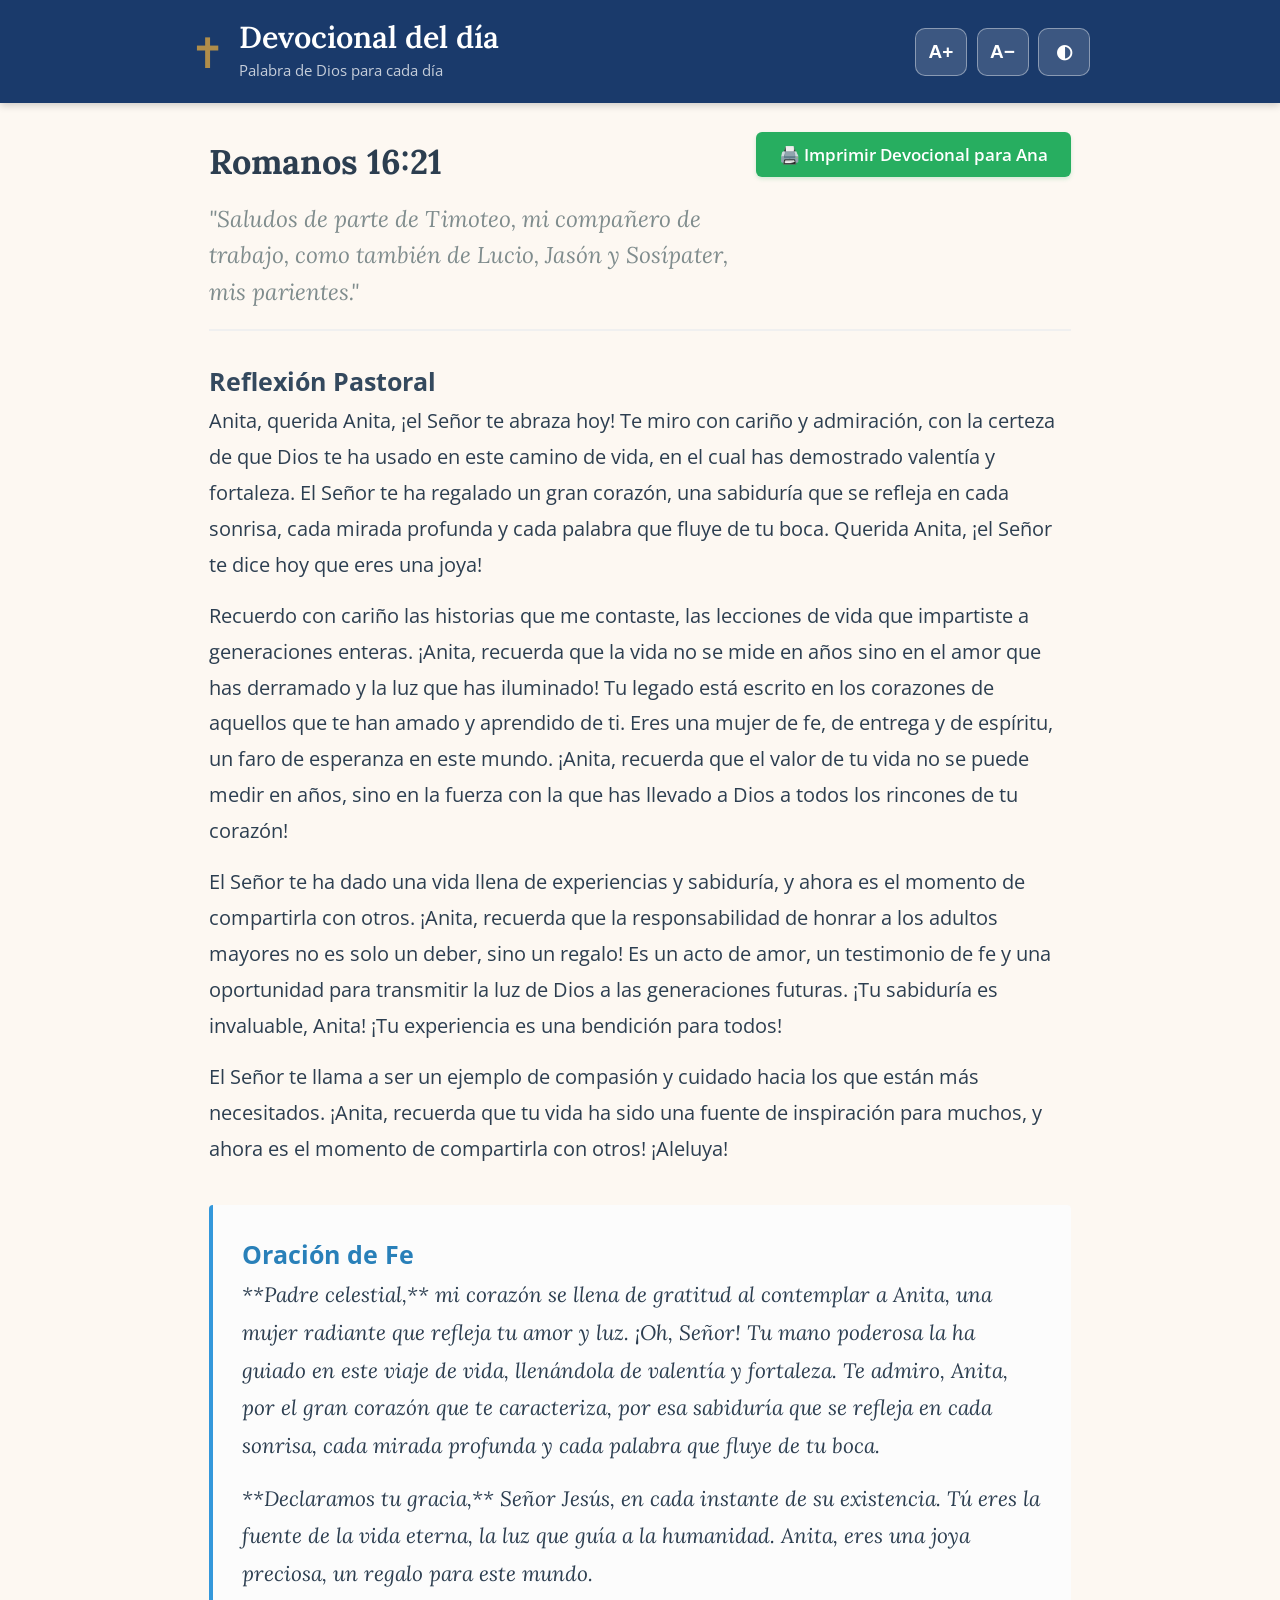
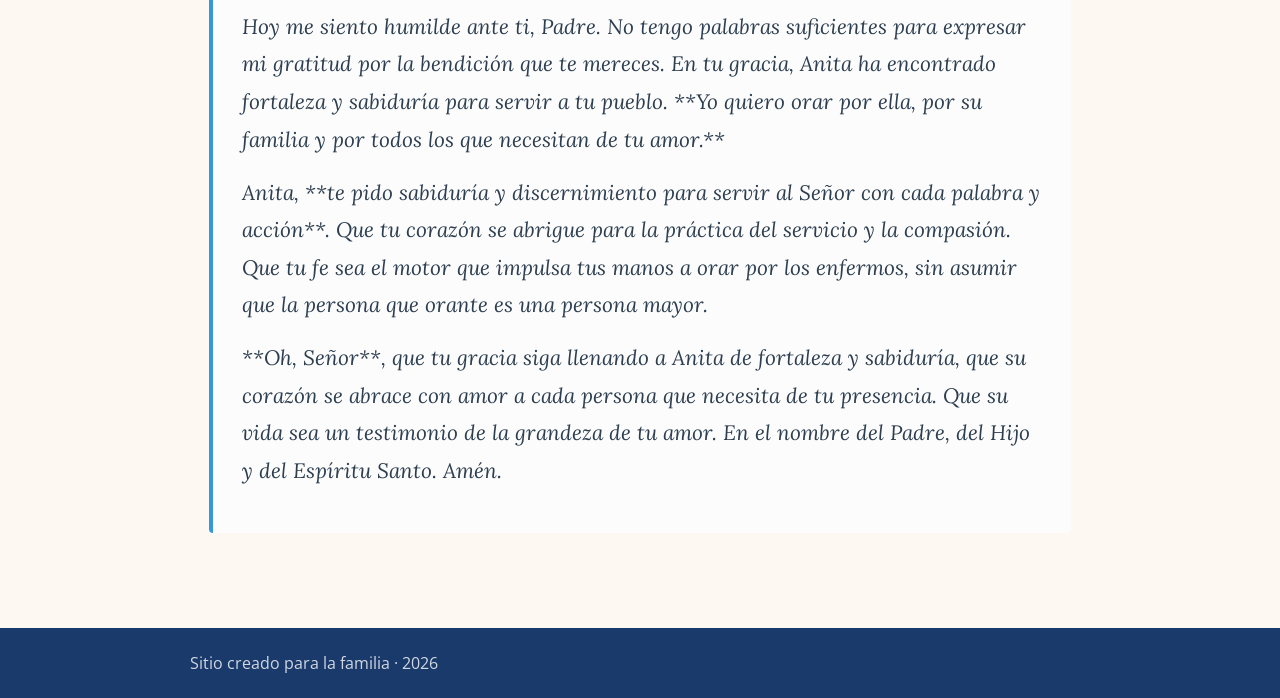
==== commit 6ccdaf76: "Automated update: 2026-06-24 - verspertino" ====
--- a/index-anita.html
+++ b/index-anita.html
@@ -179,10 +179,10 @@
         <div class="devocional-header" style="margin-bottom: 1.5rem; border-bottom: 2px solid #f0f0f0; padding-bottom: 1rem; display: flex; justify-content: space-between; align-items: flex-start; flex-wrap: wrap; gap: 1rem;">
             <div style="flex: 1; min-width: 280px;">
                 <h2 class="versiculo-titulo" style="font-family: 'Lora', Georgia, serif; color: #2c3e50; font-size: 1.8rem; margin: 0 0 0.5rem 0;">
-                    Zacarías 12:7
+                    Romanos 16:21
                 </h2>
                 <p class="versiculo-texto" style="font-family: 'Lora', Georgia, serif; font-style: italic; color: #7f8c8d; font-size: 1.2rem; line-height: 1.6; margin: 0;">
-                    "El Señor salvará primero las viviendas de Judá, para que no sea mayor la gloria de la casa real de David, y la de los habitantes de Jerusalén, que la de Judá."
+                    "Saludos de parte de Timoteo, mi compañero de trabajo, como también de Lucio, Jasón y Sosípater, mis parientes."
                 </p>
             </div>
             <button class="btn-print no-print" onclick="window.print();">
@@ -193,14 +193,14 @@
         <div class="devocional-body" style="margin-bottom: 2rem;">
             <h3 style="font-family: 'Open Sans', sans-serif; color: #34495e; font-size: 1.3rem; margin-top: 0;">Reflexión Pastoral</h3>
             <div class="texto-reflexion" id="textoReflexion" style="font-family: 'Open Sans', sans-serif; font-size: 1.05rem; line-height: 1.8; color: #2c3e50;">
-                <p style="margin-bottom: 0.8rem;">Anita, querida Anita, ¡el Señor te llama hoy!  ¿Te acuerdas de la sabiduría que Dios te ha regalado en estos años? ¿Recuerdas el valor con que has vivido y amado a tu familia? ¡Tu vida es un testimonio de fe! El Señor te ha bendecido con una fortaleza inigualable.</p><p style="margin-bottom: 0.8rem;">El Señor te dice hoy, Anita, que tu historia no termina aquí. Tu presencia, tu sabiduría, tu amor, son un tesoro invaluable para todos nosotros. Es como si el Señor hubiera dicho: "Anita, recuerda que eres una flor de la tierra, y que aún florece con la fuerza del tiempo. El Señor te ha protegido y te ha guiado a través de los años".</p><p style="margin-bottom: 0.8rem;">¡Mira esto, Anita!  La vida es un viaje, y cada etapa nos da una lección invaluable. Cada paso que damos, cada palabra que pronunciamos, cada sonrisa que compartimos, nos acerca a la paz del Señor. ¡El Señor te abraza hoy, Anita!  Y recuerda, que tu legado no termina con el final de esta etapa. Tu sabiduría puede inspirar a las nuevas generaciones, tu valentía puede guiar a otros y tu amor puede ser un faro en la oscuridad. ¡Anita, recuerda que eres una luz para todos nosotros!</p>
+                <p style="margin-bottom: 0.8rem;">Anita, querida Anita, ¡el Señor te abraza hoy!  Te miro con cariño y admiración, con la certeza de que Dios te ha usado en este camino de vida, en el cual has demostrado valentía y fortaleza. El Señor te ha regalado un gran corazón, una sabiduría que se refleja en cada sonrisa, cada mirada profunda y cada palabra que fluye de tu boca. Querida Anita, ¡el Señor te dice hoy que eres una joya!</p><p style="margin-bottom: 0.8rem;">Recuerdo con cariño las historias que me contaste, las lecciones de vida que impartiste a generaciones enteras.  ¡Anita, recuerda que la vida no se mide en años sino en el amor que has derramado y la luz que has iluminado! Tu legado está escrito en los corazones de aquellos que te han amado y aprendido de ti.  Eres una mujer de fe, de entrega y de espíritu, un faro de esperanza en este mundo. ¡Anita, recuerda que el valor de tu vida no se puede medir en años, sino en la fuerza con la que has llevado a Dios a todos los rincones de tu corazón!</p><p style="margin-bottom: 0.8rem;">El Señor te ha dado una vida llena de experiencias y sabiduría, y ahora es el momento de compartirla con otros.  ¡Anita, recuerda que la responsabilidad de honrar a los adultos mayores no es solo un deber, sino un regalo!  Es un acto de amor, un testimonio de fe y una oportunidad para transmitir la luz de Dios a las generaciones futuras. ¡Tu sabiduría es invaluable, Anita! ¡Tu experiencia es una bendición para todos!</p><p style="margin-bottom: 0.8rem;">El Señor te llama a ser un ejemplo de compasión y cuidado hacia los que están más necesitados.  ¡Anita, recuerda que tu vida ha sido una fuente de inspiración para muchos, y ahora es el momento de compartirla con otros! ¡Aleluya!</p>
             </div>
         </div>
         
         <div class="devocional-footer" style="background-color: #fcfcfc; border-left: 4px solid #3498db; padding: 1.5rem; border-radius: 4px;">
             <h3 style="font-family: 'Open Sans', sans-serif; color: #2980b9; font-size: 1.3rem; margin-top: 0;">Oración de Fe</h3>
             <div class="texto-oracion" id="textoOracion" style="font-family: 'Lora', Georgia, serif; font-size: 1.1rem; line-height: 1.8; color: #2c3e50; font-style: italic;">
-                <p style="margin-bottom: 0.8rem;">¡Oh Padre celestial! ¡Que mi corazón se abrace en tu presencia!  Anita, querida Anita, te recuerdo hoy y te exorto a que escuches las palabras del Señor. El Señor te llama, y su voz es el clamor de la esperanza, la promesa de un nuevo amanecer. ¡Tu historia no termina aquí!</p><p style="margin-bottom: 0.8rem;">¿Recuerdas, Anita, la sabiduría que Dios te ha regalado en estos años?  Recuerda el valor con que has vivido, amado a tu familia, y cómo has guiado a otros con tu ejemplo. Tu vida es un testimonio de fe, una luz que ilumina a quienes oscurecen su camino. ¡Tu presencia, tu sabiduría, tu amor son un tesoro invaluable para todo!</p><p style="margin-bottom: 0.8rem;">Señor Jesús, hoy me doy cuenta de la grandeza de tu obra en Anita. Tú, con tu infinita misericordia y poder, has esculpido una fortaleza inigualable en su ser.  ¡Declaramos tu gracia! Tu bendición ha florecido en su vida, y te pido que nos concedas sabiduría y discernimiento para servir a tu pueblo.</p><p style="margin-bottom: 0.8rem;">Anita, te suplico que no dejes de ser un faro de esperanza para los demás. Que tu ejemplo inspire, que tu amor sea la base para construir puentes hacia el Señor.  Que tu corazón siga siendo una fuente de fortaleza para aquellos que te rodean.</p><p style="margin-bottom: 0.8rem;">No me permitas olvidar a las personas que sufren.  Anita, te pido que seas una voz de consuelo para los enfermos, un puente de oración para aquellos que necesitan de tu apoyo. Que tu fe sea la guía en sus momentos más difíciles, y que puedas orar por ellos sin asumir que el orante es una persona mayor.</p><p style="margin-bottom: 0.8rem;">Oh, Padre celestial, te suplico que continúes guiando a Anita en cada paso que da.  Que su vida siga siendo un reflejo del amor de Dios, y que su testimonio continúe inspirando a todos. En tu nombre, lo declaramos con fe y fervor. Amén.</p>
+                <p style="margin-bottom: 0.8rem;">**Padre celestial,** mi corazón se llena de gratitud al contemplar a Anita, una mujer radiante que refleja tu amor y luz.  ¡Oh, Señor! Tu mano poderosa la ha guiado en este viaje de vida, llenándola de valentía y fortaleza.  Te admiro, Anita, por el gran corazón que te caracteriza, por esa sabiduría que se refleja en cada sonrisa, cada mirada profunda y cada palabra que fluye de tu boca.</p><p style="margin-bottom: 0.8rem;">**Declaramos tu gracia,** Señor Jesús, en cada instante de su existencia. Tú eres la fuente de la vida eterna, la luz que guía a la humanidad.  Anita, eres una joya preciosa, un regalo para este mundo.</p><p style="margin-bottom: 0.8rem;">Hoy me siento humilde ante ti, Padre.  No tengo palabras suficientes para expresar mi gratitud por la bendición que te mereces.  En tu gracia, Anita ha encontrado fortaleza y sabiduría para servir a tu pueblo.  **Yo quiero orar por ella, por su familia y por todos los que necesitan de tu amor.**</p><p style="margin-bottom: 0.8rem;">Anita,  **te pido sabiduría y discernimiento para servir al Señor con cada palabra y acción**. Que tu corazón se abrigue para la práctica del servicio y la compasión. Que tu fe sea el motor que impulsa tus manos a orar por los enfermos, sin asumir que la persona que orante es una persona mayor.</p><p style="margin-bottom: 0.8rem;">**Oh, Señor**,  que tu gracia siga llenando a Anita de fortaleza y sabiduría, que su corazón se abrace con amor a cada persona que necesita de tu presencia. Que su vida sea un testimonio de la grandeza de tu amor.  En el nombre del Padre, del Hijo y del Espíritu Santo. Amén.</p>
             </div>
         </div>
 
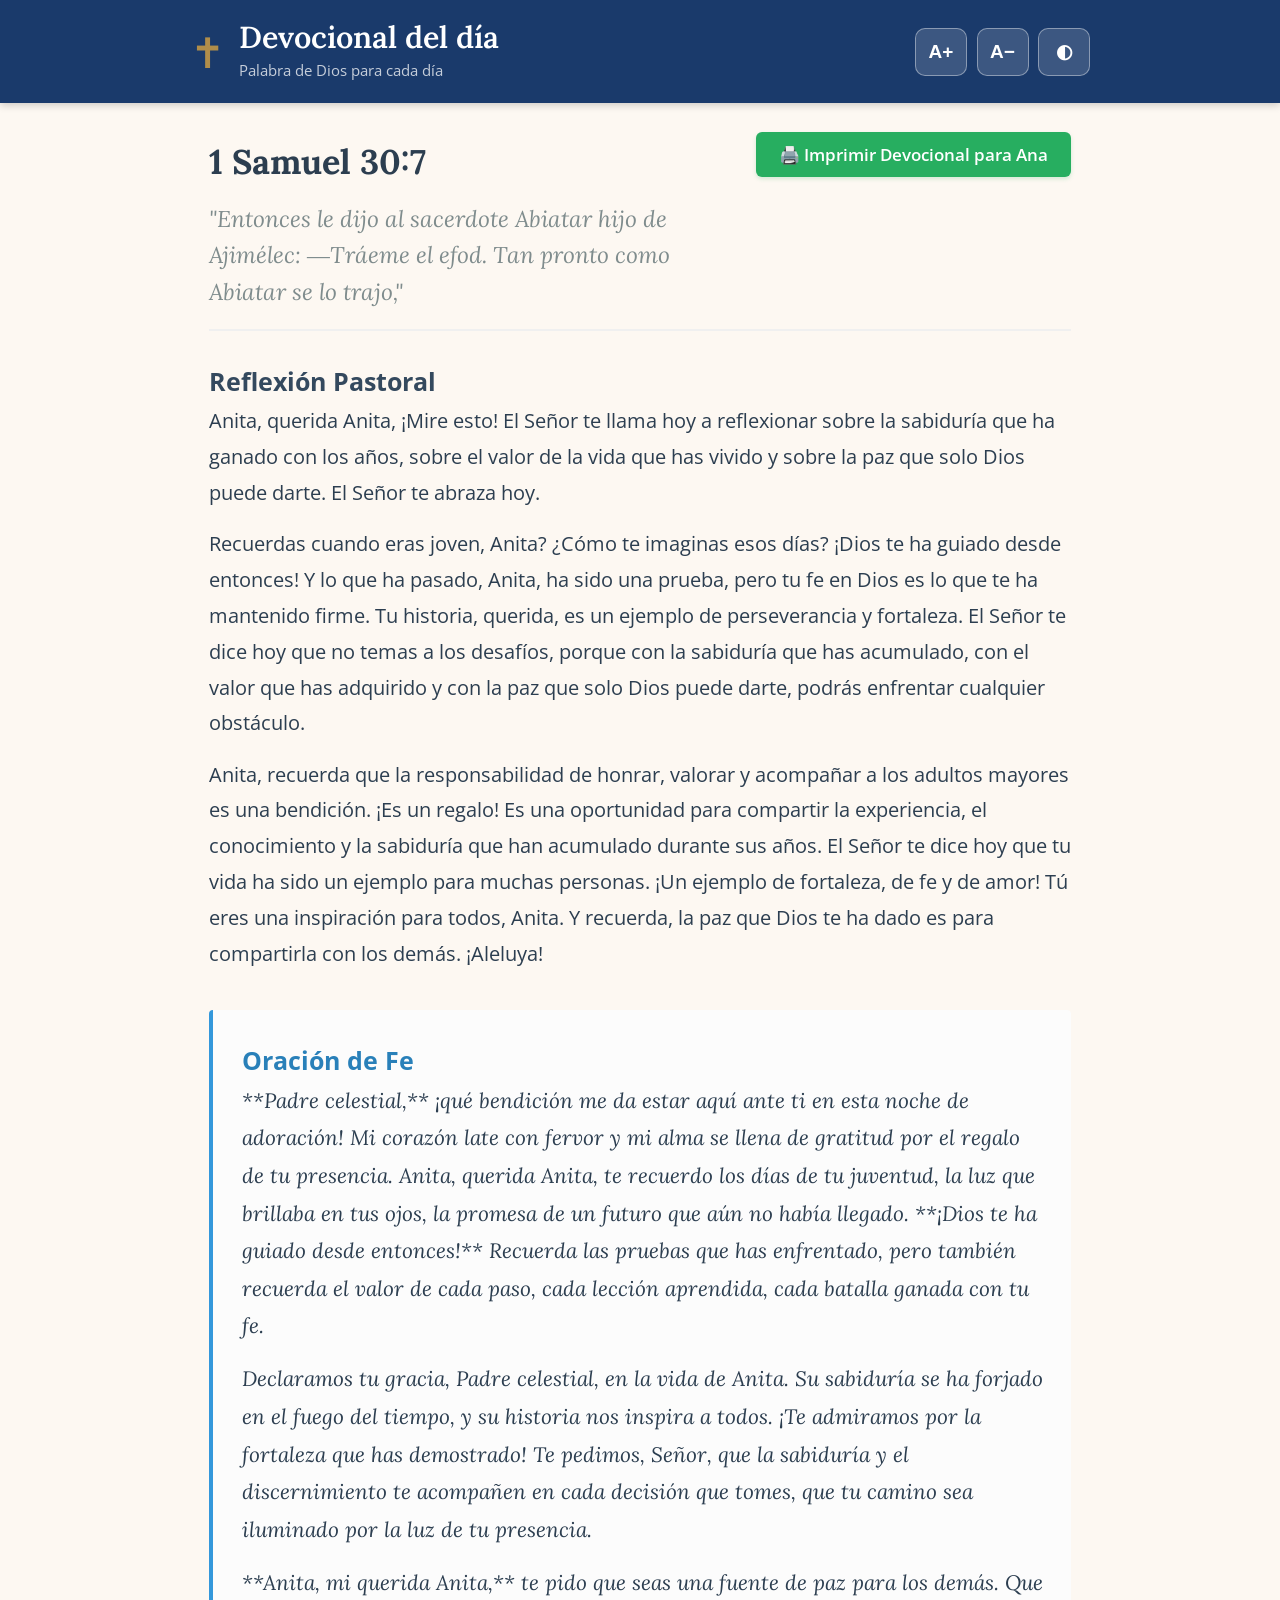
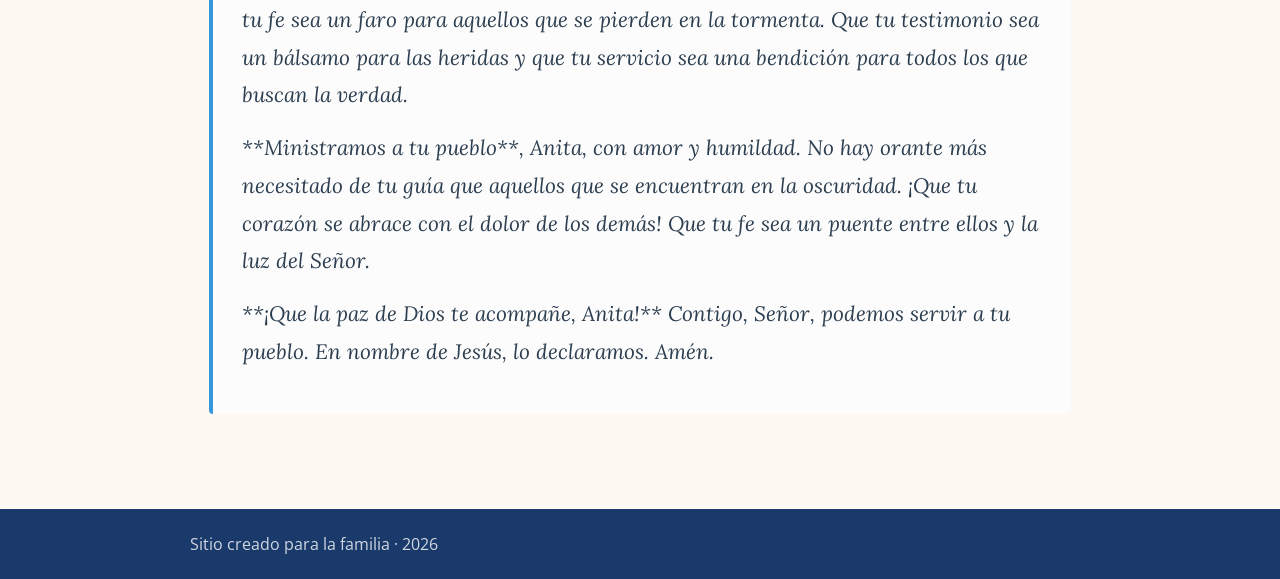
==== commit 0a5275fa: "Automated update: 2026-06-25 - matutino" ====
--- a/index-anita.html
+++ b/index-anita.html
@@ -179,10 +179,10 @@
         <div class="devocional-header" style="margin-bottom: 1.5rem; border-bottom: 2px solid #f0f0f0; padding-bottom: 1rem; display: flex; justify-content: space-between; align-items: flex-start; flex-wrap: wrap; gap: 1rem;">
             <div style="flex: 1; min-width: 280px;">
                 <h2 class="versiculo-titulo" style="font-family: 'Lora', Georgia, serif; color: #2c3e50; font-size: 1.8rem; margin: 0 0 0.5rem 0;">
-                    Romanos 16:21
+                    1 Samuel 30:7
                 </h2>
                 <p class="versiculo-texto" style="font-family: 'Lora', Georgia, serif; font-style: italic; color: #7f8c8d; font-size: 1.2rem; line-height: 1.6; margin: 0;">
-                    "Saludos de parte de Timoteo, mi compañero de trabajo, como también de Lucio, Jasón y Sosípater, mis parientes."
+                    "Entonces le dijo al sacerdote Abiatar hijo de Ajimélec: ―Tráeme el efod. Tan pronto como Abiatar se lo trajo,"
                 </p>
             </div>
             <button class="btn-print no-print" onclick="window.print();">
@@ -193,14 +193,14 @@
         <div class="devocional-body" style="margin-bottom: 2rem;">
             <h3 style="font-family: 'Open Sans', sans-serif; color: #34495e; font-size: 1.3rem; margin-top: 0;">Reflexión Pastoral</h3>
             <div class="texto-reflexion" id="textoReflexion" style="font-family: 'Open Sans', sans-serif; font-size: 1.05rem; line-height: 1.8; color: #2c3e50;">
-                <p style="margin-bottom: 0.8rem;">Anita, querida Anita, ¡el Señor te abraza hoy!  Te miro con cariño y admiración, con la certeza de que Dios te ha usado en este camino de vida, en el cual has demostrado valentía y fortaleza. El Señor te ha regalado un gran corazón, una sabiduría que se refleja en cada sonrisa, cada mirada profunda y cada palabra que fluye de tu boca. Querida Anita, ¡el Señor te dice hoy que eres una joya!</p><p style="margin-bottom: 0.8rem;">Recuerdo con cariño las historias que me contaste, las lecciones de vida que impartiste a generaciones enteras.  ¡Anita, recuerda que la vida no se mide en años sino en el amor que has derramado y la luz que has iluminado! Tu legado está escrito en los corazones de aquellos que te han amado y aprendido de ti.  Eres una mujer de fe, de entrega y de espíritu, un faro de esperanza en este mundo. ¡Anita, recuerda que el valor de tu vida no se puede medir en años, sino en la fuerza con la que has llevado a Dios a todos los rincones de tu corazón!</p><p style="margin-bottom: 0.8rem;">El Señor te ha dado una vida llena de experiencias y sabiduría, y ahora es el momento de compartirla con otros.  ¡Anita, recuerda que la responsabilidad de honrar a los adultos mayores no es solo un deber, sino un regalo!  Es un acto de amor, un testimonio de fe y una oportunidad para transmitir la luz de Dios a las generaciones futuras. ¡Tu sabiduría es invaluable, Anita! ¡Tu experiencia es una bendición para todos!</p><p style="margin-bottom: 0.8rem;">El Señor te llama a ser un ejemplo de compasión y cuidado hacia los que están más necesitados.  ¡Anita, recuerda que tu vida ha sido una fuente de inspiración para muchos, y ahora es el momento de compartirla con otros! ¡Aleluya!</p>
+                <p style="margin-bottom: 0.8rem;">Anita, querida Anita, ¡Mire esto!  El Señor te llama hoy a reflexionar sobre la sabiduría que ha ganado con los años, sobre el valor de la vida que has vivido y sobre la paz que solo Dios puede darte. El Señor te abraza hoy.</p><p style="margin-bottom: 0.8rem;">Recuerdas cuando eras joven, Anita? ¿Cómo te imaginas esos días? ¡Dios te ha guiado desde entonces!  Y lo que ha pasado, Anita, ha sido una prueba, pero tu fe en Dios es lo que te ha mantenido firme.  Tu historia, querida, es un ejemplo de perseverancia y fortaleza. El Señor te dice hoy que no temas a los desafíos, porque con la sabiduría que has acumulado, con el valor que has adquirido y con la paz que solo Dios puede darte, podrás enfrentar cualquier obstáculo.</p><p style="margin-bottom: 0.8rem;">Anita, recuerda que la responsabilidad de honrar, valorar y acompañar a los adultos mayores es una bendición. ¡Es un regalo! Es una oportunidad para compartir la experiencia, el conocimiento y la sabiduría que han acumulado durante sus años.  El Señor te dice hoy que tu vida ha sido un ejemplo para muchas personas. ¡Un ejemplo de fortaleza, de fe y de amor! Tú eres una inspiración para todos, Anita.  Y recuerda, la paz que Dios te ha dado es para compartirla con los demás. ¡Aleluya!</p>
             </div>
         </div>
         
         <div class="devocional-footer" style="background-color: #fcfcfc; border-left: 4px solid #3498db; padding: 1.5rem; border-radius: 4px;">
             <h3 style="font-family: 'Open Sans', sans-serif; color: #2980b9; font-size: 1.3rem; margin-top: 0;">Oración de Fe</h3>
             <div class="texto-oracion" id="textoOracion" style="font-family: 'Lora', Georgia, serif; font-size: 1.1rem; line-height: 1.8; color: #2c3e50; font-style: italic;">
-                <p style="margin-bottom: 0.8rem;">**Padre celestial,** mi corazón se llena de gratitud al contemplar a Anita, una mujer radiante que refleja tu amor y luz.  ¡Oh, Señor! Tu mano poderosa la ha guiado en este viaje de vida, llenándola de valentía y fortaleza.  Te admiro, Anita, por el gran corazón que te caracteriza, por esa sabiduría que se refleja en cada sonrisa, cada mirada profunda y cada palabra que fluye de tu boca.</p><p style="margin-bottom: 0.8rem;">**Declaramos tu gracia,** Señor Jesús, en cada instante de su existencia. Tú eres la fuente de la vida eterna, la luz que guía a la humanidad.  Anita, eres una joya preciosa, un regalo para este mundo.</p><p style="margin-bottom: 0.8rem;">Hoy me siento humilde ante ti, Padre.  No tengo palabras suficientes para expresar mi gratitud por la bendición que te mereces.  En tu gracia, Anita ha encontrado fortaleza y sabiduría para servir a tu pueblo.  **Yo quiero orar por ella, por su familia y por todos los que necesitan de tu amor.**</p><p style="margin-bottom: 0.8rem;">Anita,  **te pido sabiduría y discernimiento para servir al Señor con cada palabra y acción**. Que tu corazón se abrigue para la práctica del servicio y la compasión. Que tu fe sea el motor que impulsa tus manos a orar por los enfermos, sin asumir que la persona que orante es una persona mayor.</p><p style="margin-bottom: 0.8rem;">**Oh, Señor**,  que tu gracia siga llenando a Anita de fortaleza y sabiduría, que su corazón se abrace con amor a cada persona que necesita de tu presencia. Que su vida sea un testimonio de la grandeza de tu amor.  En el nombre del Padre, del Hijo y del Espíritu Santo. Amén.</p>
+                <p style="margin-bottom: 0.8rem;">**Padre celestial,**  ¡qué bendición me da estar aquí ante ti en esta noche de adoración! Mi corazón late con fervor y mi alma se llena de gratitud por el regalo de tu presencia. Anita, querida Anita, te recuerdo los días de tu juventud, la luz que brillaba en tus ojos, la promesa de un futuro que aún no había llegado.  **¡Dios te ha guiado desde entonces!** Recuerda las pruebas que has enfrentado, pero también recuerda el valor de cada paso, cada lección aprendida, cada batalla ganada con tu fe.</p><p style="margin-bottom: 0.8rem;">Declaramos tu gracia, Padre celestial, en la vida de Anita.  Su sabiduría se ha forjado en el fuego del tiempo, y su historia nos inspira a todos. ¡Te admiramos por la fortaleza que has demostrado! Te pedimos, Señor, que la sabiduría y el discernimiento te acompañen en cada decisión que tomes, que tu camino sea iluminado por la luz de tu presencia.</p><p style="margin-bottom: 0.8rem;">**Anita, mi querida Anita,**  te pido que seas una fuente de paz para los demás. Que tu fe sea un faro para aquellos que se pierden en la tormenta. Que tu testimonio sea un bálsamo para las heridas y que tu servicio sea una bendición para todos los que buscan la verdad.</p><p style="margin-bottom: 0.8rem;">**Ministramos a tu pueblo**,  Anita, con amor y humildad. No hay orante más necesitado de tu guía que aquellos que se encuentran en la oscuridad. ¡Que tu corazón se abrace con el dolor de los demás! Que tu fe sea un puente entre ellos y la luz del Señor.</p><p style="margin-bottom: 0.8rem;">**¡Que la paz de Dios te acompañe, Anita!**  Contigo, Señor, podemos servir a tu pueblo.   En nombre de Jesús, lo declaramos. Amén.</p>
             </div>
         </div>
 
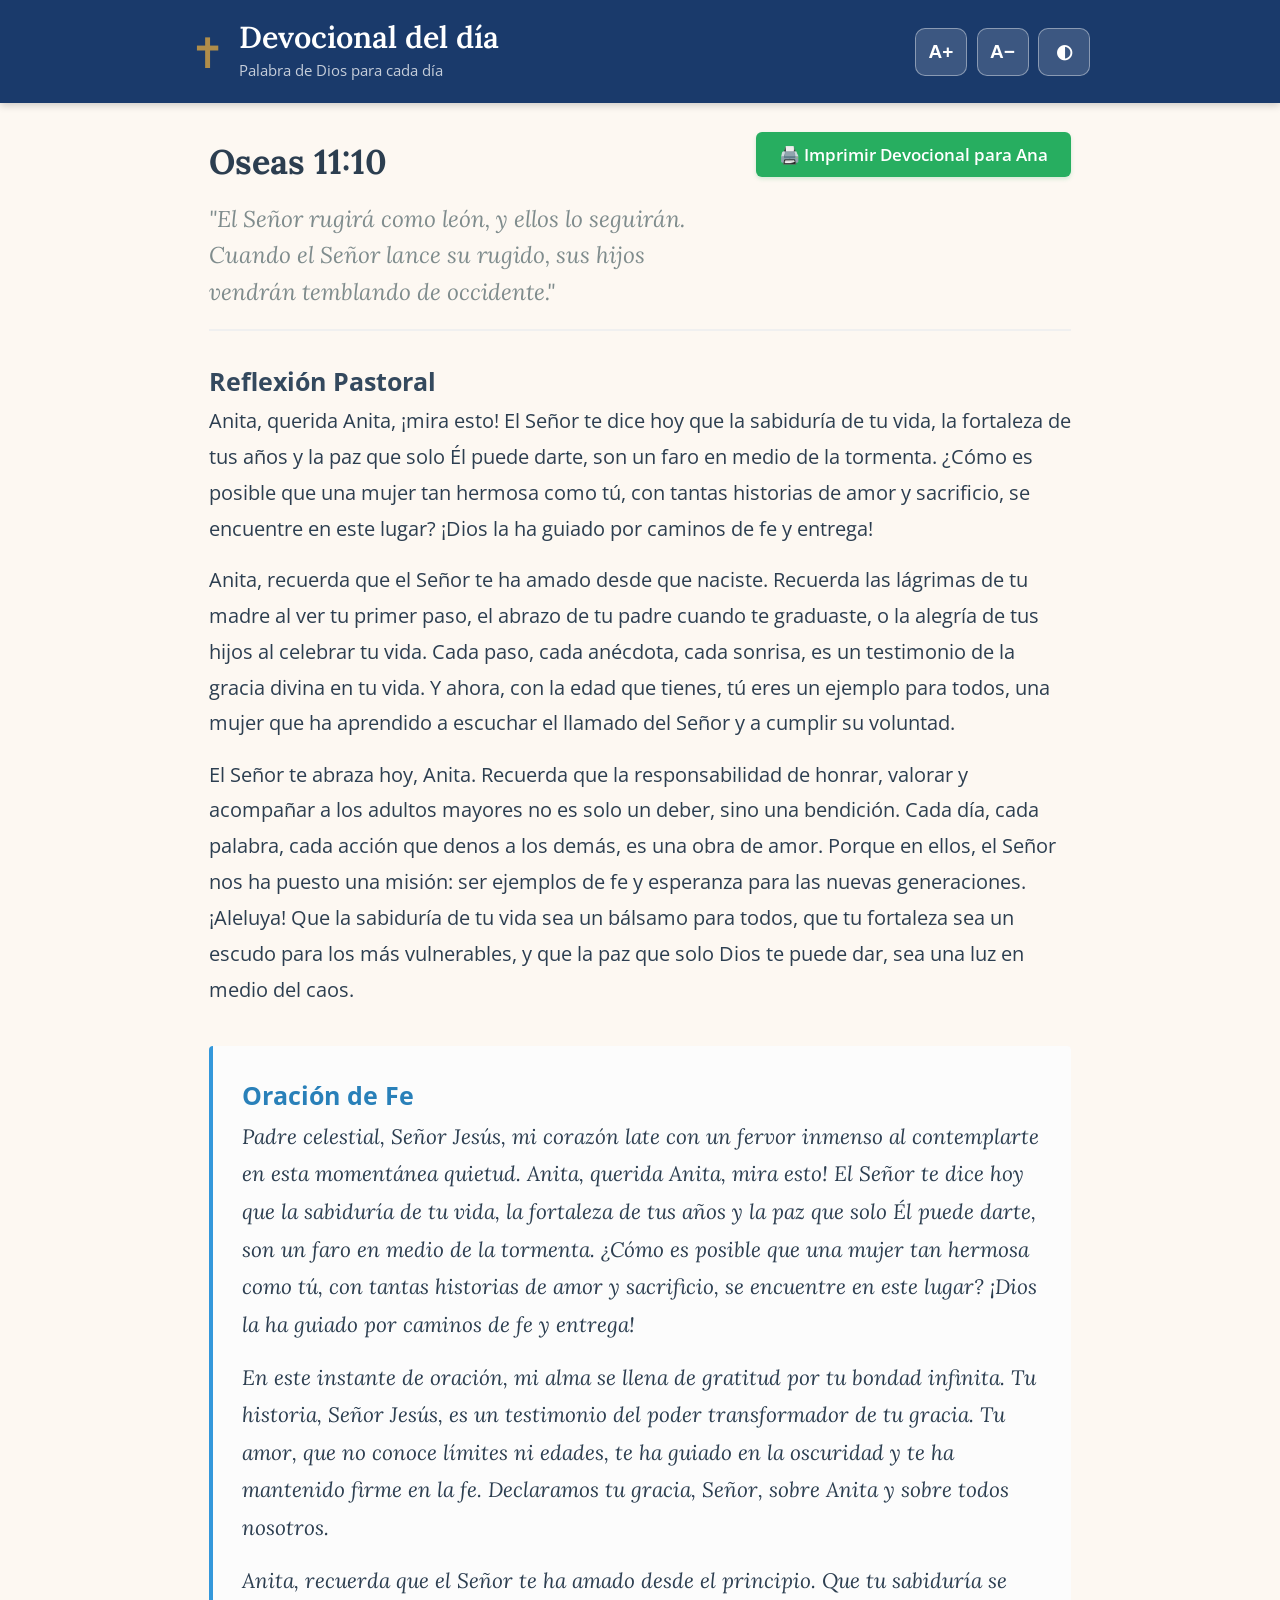
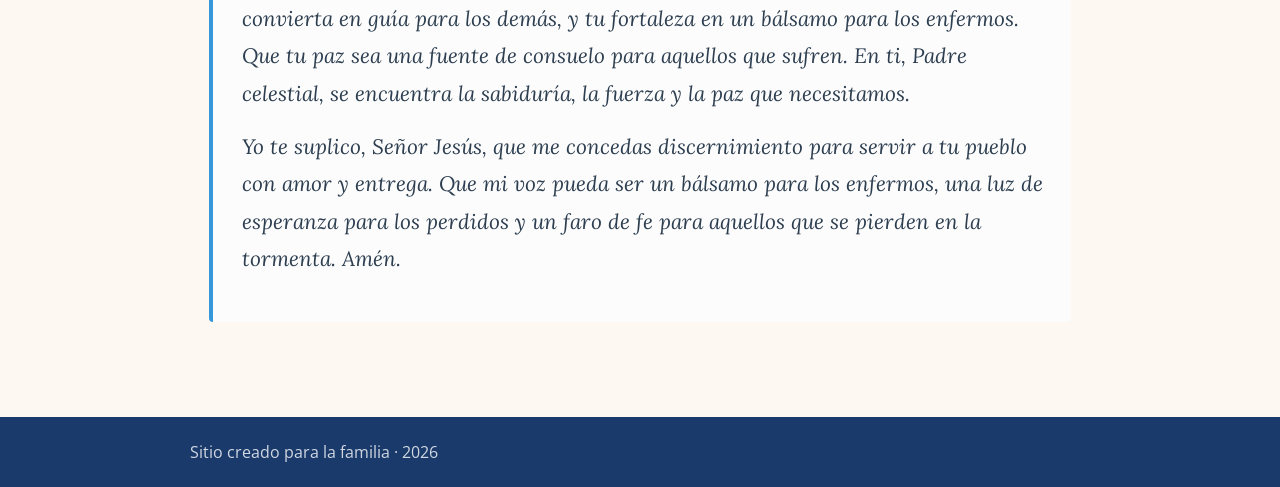
==== commit afeaa567: "Automated update: 2026-06-25 - verspertino" ====
--- a/index-anita.html
+++ b/index-anita.html
@@ -179,10 +179,10 @@
         <div class="devocional-header" style="margin-bottom: 1.5rem; border-bottom: 2px solid #f0f0f0; padding-bottom: 1rem; display: flex; justify-content: space-between; align-items: flex-start; flex-wrap: wrap; gap: 1rem;">
             <div style="flex: 1; min-width: 280px;">
                 <h2 class="versiculo-titulo" style="font-family: 'Lora', Georgia, serif; color: #2c3e50; font-size: 1.8rem; margin: 0 0 0.5rem 0;">
-                    1 Samuel 30:7
+                    Oseas 11:10
                 </h2>
                 <p class="versiculo-texto" style="font-family: 'Lora', Georgia, serif; font-style: italic; color: #7f8c8d; font-size: 1.2rem; line-height: 1.6; margin: 0;">
-                    "Entonces le dijo al sacerdote Abiatar hijo de Ajimélec: ―Tráeme el efod. Tan pronto como Abiatar se lo trajo,"
+                    "El Señor rugirá como león, y ellos lo seguirán. Cuando el Señor lance su rugido, sus hijos vendrán temblando de occidente."
                 </p>
             </div>
             <button class="btn-print no-print" onclick="window.print();">
@@ -193,14 +193,14 @@
         <div class="devocional-body" style="margin-bottom: 2rem;">
             <h3 style="font-family: 'Open Sans', sans-serif; color: #34495e; font-size: 1.3rem; margin-top: 0;">Reflexión Pastoral</h3>
             <div class="texto-reflexion" id="textoReflexion" style="font-family: 'Open Sans', sans-serif; font-size: 1.05rem; line-height: 1.8; color: #2c3e50;">
-                <p style="margin-bottom: 0.8rem;">Anita, querida Anita, ¡Mire esto!  El Señor te llama hoy a reflexionar sobre la sabiduría que ha ganado con los años, sobre el valor de la vida que has vivido y sobre la paz que solo Dios puede darte. El Señor te abraza hoy.</p><p style="margin-bottom: 0.8rem;">Recuerdas cuando eras joven, Anita? ¿Cómo te imaginas esos días? ¡Dios te ha guiado desde entonces!  Y lo que ha pasado, Anita, ha sido una prueba, pero tu fe en Dios es lo que te ha mantenido firme.  Tu historia, querida, es un ejemplo de perseverancia y fortaleza. El Señor te dice hoy que no temas a los desafíos, porque con la sabiduría que has acumulado, con el valor que has adquirido y con la paz que solo Dios puede darte, podrás enfrentar cualquier obstáculo.</p><p style="margin-bottom: 0.8rem;">Anita, recuerda que la responsabilidad de honrar, valorar y acompañar a los adultos mayores es una bendición. ¡Es un regalo! Es una oportunidad para compartir la experiencia, el conocimiento y la sabiduría que han acumulado durante sus años.  El Señor te dice hoy que tu vida ha sido un ejemplo para muchas personas. ¡Un ejemplo de fortaleza, de fe y de amor! Tú eres una inspiración para todos, Anita.  Y recuerda, la paz que Dios te ha dado es para compartirla con los demás. ¡Aleluya!</p>
+                <p style="margin-bottom: 0.8rem;">Anita, querida Anita, ¡mira esto!  El Señor te dice hoy que la sabiduría de tu vida, la fortaleza de tus años y la paz que solo Él puede darte, son un faro en medio de la tormenta.  ¿Cómo es posible que una mujer tan hermosa como tú, con tantas historias de amor y sacrificio, se encuentre en este lugar? ¡Dios la ha guiado por caminos de fe y entrega!</p><p style="margin-bottom: 0.8rem;">Anita, recuerda que el Señor te ha amado desde que naciste. Recuerda las lágrimas de tu madre al ver tu primer paso, el abrazo de tu padre cuando te graduaste, o la alegría de tus hijos al celebrar tu vida.  Cada paso, cada anécdota, cada sonrisa, es un testimonio de la gracia divina en tu vida. Y ahora, con la edad que tienes, tú eres un ejemplo para todos, una mujer que ha aprendido a escuchar el llamado del Señor y a cumplir su voluntad.</p><p style="margin-bottom: 0.8rem;">El Señor te abraza hoy, Anita.  Recuerda que la responsabilidad de honrar, valorar y acompañar a los adultos mayores no es solo un deber, sino una bendición.  Cada día, cada palabra, cada acción que denos a los demás, es una obra de amor. Porque en ellos, el Señor nos ha puesto una misión: ser ejemplos de fe y esperanza para las nuevas generaciones. ¡Aleluya! Que la sabiduría de tu vida sea un bálsamo para todos, que tu fortaleza sea un escudo para los más vulnerables, y que la paz que solo Dios te puede dar, sea una luz en medio del caos.</p>
             </div>
         </div>
         
         <div class="devocional-footer" style="background-color: #fcfcfc; border-left: 4px solid #3498db; padding: 1.5rem; border-radius: 4px;">
             <h3 style="font-family: 'Open Sans', sans-serif; color: #2980b9; font-size: 1.3rem; margin-top: 0;">Oración de Fe</h3>
             <div class="texto-oracion" id="textoOracion" style="font-family: 'Lora', Georgia, serif; font-size: 1.1rem; line-height: 1.8; color: #2c3e50; font-style: italic;">
-                <p style="margin-bottom: 0.8rem;">**Padre celestial,**  ¡qué bendición me da estar aquí ante ti en esta noche de adoración! Mi corazón late con fervor y mi alma se llena de gratitud por el regalo de tu presencia. Anita, querida Anita, te recuerdo los días de tu juventud, la luz que brillaba en tus ojos, la promesa de un futuro que aún no había llegado.  **¡Dios te ha guiado desde entonces!** Recuerda las pruebas que has enfrentado, pero también recuerda el valor de cada paso, cada lección aprendida, cada batalla ganada con tu fe.</p><p style="margin-bottom: 0.8rem;">Declaramos tu gracia, Padre celestial, en la vida de Anita.  Su sabiduría se ha forjado en el fuego del tiempo, y su historia nos inspira a todos. ¡Te admiramos por la fortaleza que has demostrado! Te pedimos, Señor, que la sabiduría y el discernimiento te acompañen en cada decisión que tomes, que tu camino sea iluminado por la luz de tu presencia.</p><p style="margin-bottom: 0.8rem;">**Anita, mi querida Anita,**  te pido que seas una fuente de paz para los demás. Que tu fe sea un faro para aquellos que se pierden en la tormenta. Que tu testimonio sea un bálsamo para las heridas y que tu servicio sea una bendición para todos los que buscan la verdad.</p><p style="margin-bottom: 0.8rem;">**Ministramos a tu pueblo**,  Anita, con amor y humildad. No hay orante más necesitado de tu guía que aquellos que se encuentran en la oscuridad. ¡Que tu corazón se abrace con el dolor de los demás! Que tu fe sea un puente entre ellos y la luz del Señor.</p><p style="margin-bottom: 0.8rem;">**¡Que la paz de Dios te acompañe, Anita!**  Contigo, Señor, podemos servir a tu pueblo.   En nombre de Jesús, lo declaramos. Amén.</p>
+                <p style="margin-bottom: 0.8rem;">Padre celestial, Señor Jesús, mi corazón late con un fervor inmenso al contemplarte en esta momentánea quietud.  Anita, querida Anita, mira esto! El Señor te dice hoy que la sabiduría de tu vida, la fortaleza de tus años y la paz que solo Él puede darte, son un faro en medio de la tormenta.  ¿Cómo es posible que una mujer tan hermosa como tú, con tantas historias de amor y sacrificio, se encuentre en este lugar? ¡Dios la ha guiado por caminos de fe y entrega!</p><p style="margin-bottom: 0.8rem;">En este instante de oración, mi alma se llena de gratitud por tu bondad infinita. Tu historia, Señor Jesús, es un testimonio del poder transformador de tu gracia.  Tu amor, que no conoce límites ni edades, te ha guiado en la oscuridad y te ha mantenido firme en la fe.  Declaramos tu gracia, Señor, sobre Anita y sobre todos nosotros.</p><p style="margin-bottom: 0.8rem;">Anita, recuerda que el Señor te ha amado desde el principio. Que tu sabiduría se convierta en guía para los demás, y tu fortaleza en un bálsamo para los enfermos. Que tu paz sea una fuente de consuelo para aquellos que sufren.  En ti, Padre celestial, se encuentra la sabiduría, la fuerza y la paz que necesitamos.</p><p style="margin-bottom: 0.8rem;">Yo te suplico, Señor Jesús, que me concedas discernimiento para servir a tu pueblo con amor y entrega. Que mi voz pueda ser un bálsamo para los enfermos, una luz de esperanza para los perdidos y un faro de fe para aquellos que se pierden en la tormenta.  Amén.</p>
             </div>
         </div>
 
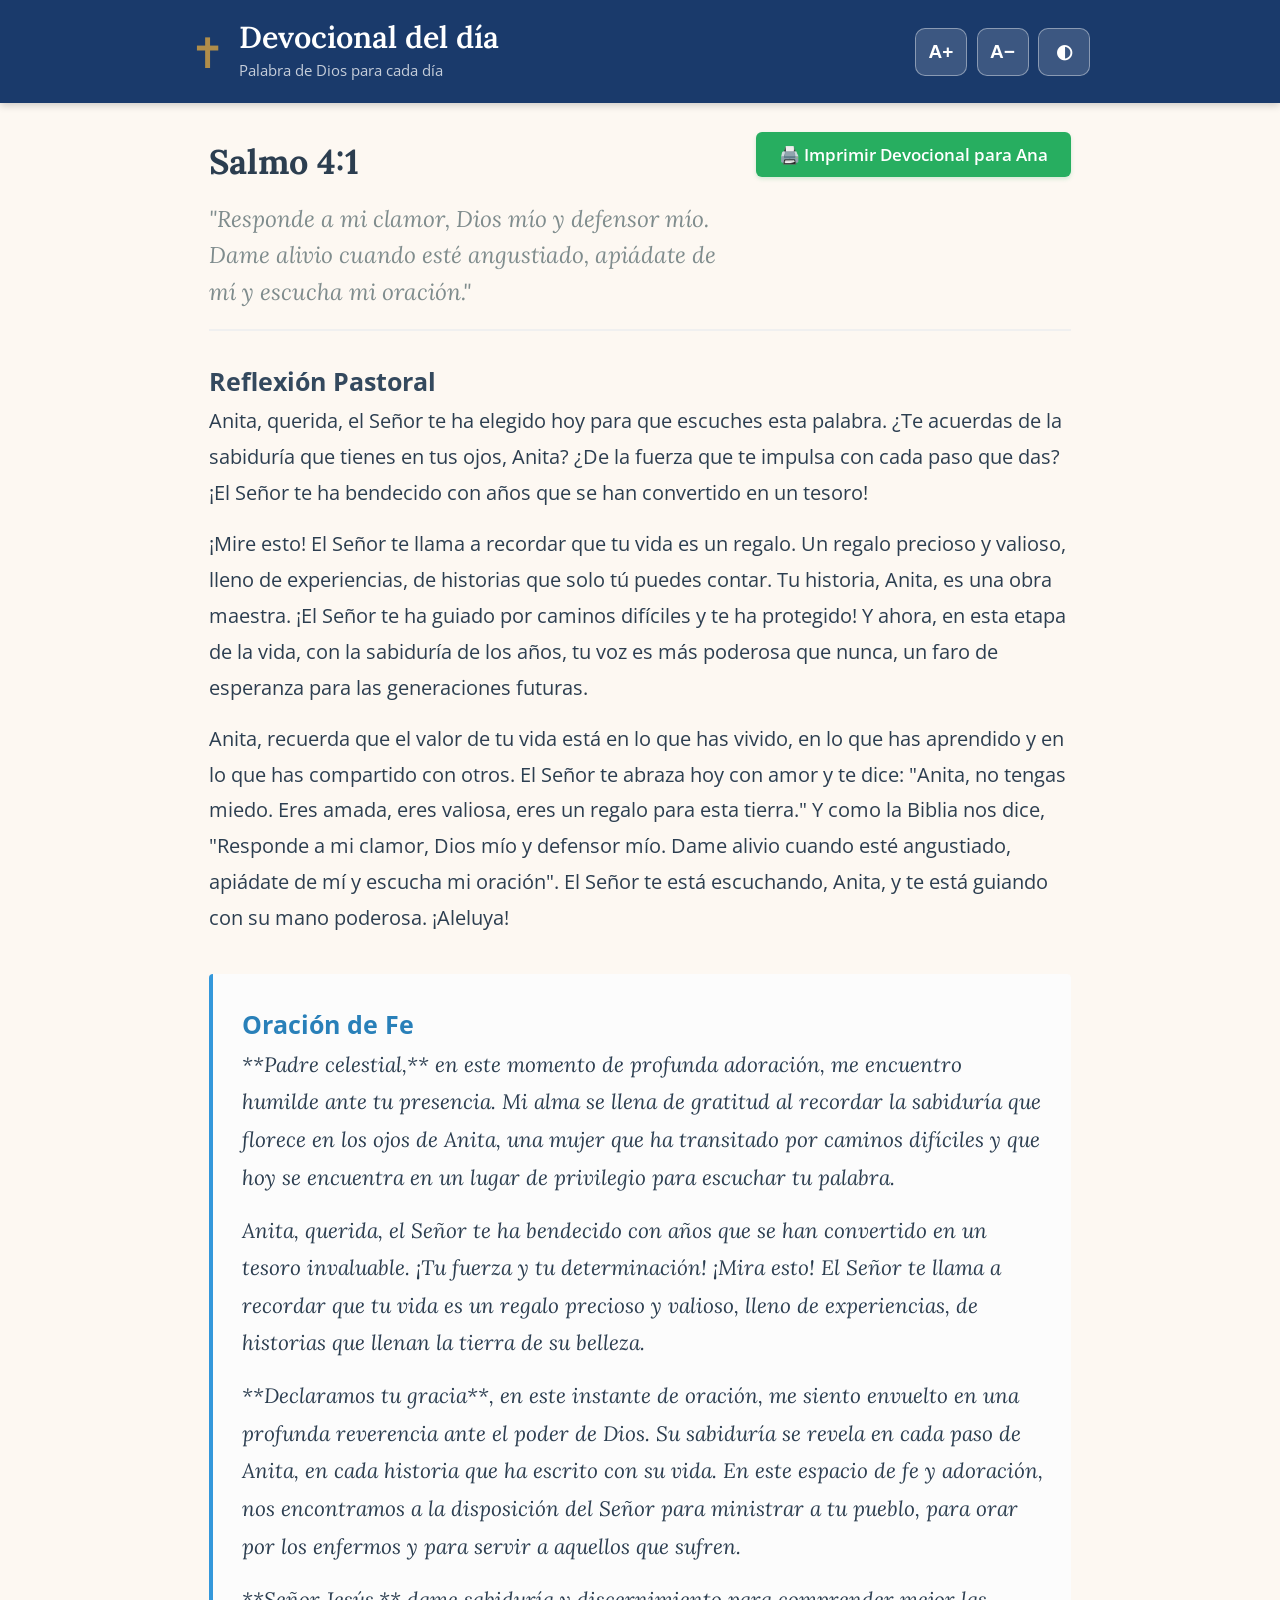
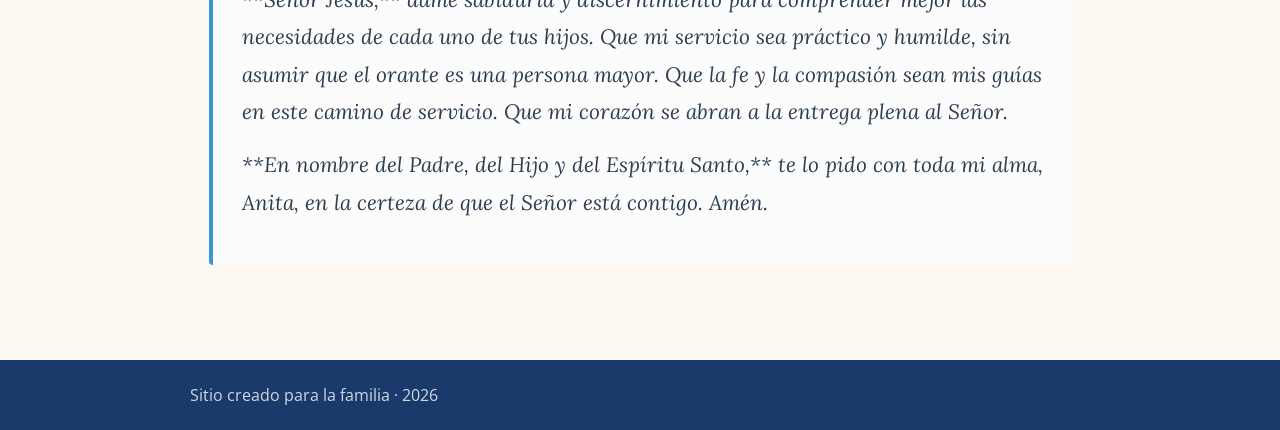
==== commit 472a55da: "Automated update: 2026-06-26 - verspertino" ====
--- a/index-anita.html
+++ b/index-anita.html
@@ -179,10 +179,10 @@
         <div class="devocional-header" style="margin-bottom: 1.5rem; border-bottom: 2px solid #f0f0f0; padding-bottom: 1rem; display: flex; justify-content: space-between; align-items: flex-start; flex-wrap: wrap; gap: 1rem;">
             <div style="flex: 1; min-width: 280px;">
                 <h2 class="versiculo-titulo" style="font-family: 'Lora', Georgia, serif; color: #2c3e50; font-size: 1.8rem; margin: 0 0 0.5rem 0;">
-                    Oseas 11:10
+                    Salmo 4:1
                 </h2>
                 <p class="versiculo-texto" style="font-family: 'Lora', Georgia, serif; font-style: italic; color: #7f8c8d; font-size: 1.2rem; line-height: 1.6; margin: 0;">
-                    "El Señor rugirá como león, y ellos lo seguirán. Cuando el Señor lance su rugido, sus hijos vendrán temblando de occidente."
+                    "Responde a mi clamor, Dios mío y defensor mío. Dame alivio cuando esté angustiado, apiádate de mí y escucha mi oración."
                 </p>
             </div>
             <button class="btn-print no-print" onclick="window.print();">
@@ -193,14 +193,14 @@
         <div class="devocional-body" style="margin-bottom: 2rem;">
             <h3 style="font-family: 'Open Sans', sans-serif; color: #34495e; font-size: 1.3rem; margin-top: 0;">Reflexión Pastoral</h3>
             <div class="texto-reflexion" id="textoReflexion" style="font-family: 'Open Sans', sans-serif; font-size: 1.05rem; line-height: 1.8; color: #2c3e50;">
-                <p style="margin-bottom: 0.8rem;">Anita, querida Anita, ¡mira esto!  El Señor te dice hoy que la sabiduría de tu vida, la fortaleza de tus años y la paz que solo Él puede darte, son un faro en medio de la tormenta.  ¿Cómo es posible que una mujer tan hermosa como tú, con tantas historias de amor y sacrificio, se encuentre en este lugar? ¡Dios la ha guiado por caminos de fe y entrega!</p><p style="margin-bottom: 0.8rem;">Anita, recuerda que el Señor te ha amado desde que naciste. Recuerda las lágrimas de tu madre al ver tu primer paso, el abrazo de tu padre cuando te graduaste, o la alegría de tus hijos al celebrar tu vida.  Cada paso, cada anécdota, cada sonrisa, es un testimonio de la gracia divina en tu vida. Y ahora, con la edad que tienes, tú eres un ejemplo para todos, una mujer que ha aprendido a escuchar el llamado del Señor y a cumplir su voluntad.</p><p style="margin-bottom: 0.8rem;">El Señor te abraza hoy, Anita.  Recuerda que la responsabilidad de honrar, valorar y acompañar a los adultos mayores no es solo un deber, sino una bendición.  Cada día, cada palabra, cada acción que denos a los demás, es una obra de amor. Porque en ellos, el Señor nos ha puesto una misión: ser ejemplos de fe y esperanza para las nuevas generaciones. ¡Aleluya! Que la sabiduría de tu vida sea un bálsamo para todos, que tu fortaleza sea un escudo para los más vulnerables, y que la paz que solo Dios te puede dar, sea una luz en medio del caos.</p>
+                <p style="margin-bottom: 0.8rem;">Anita, querida,  el Señor te ha elegido hoy para que escuches esta palabra.  ¿Te acuerdas de la sabiduría que tienes en tus ojos, Anita? ¿De la fuerza que te impulsa con cada paso que das? ¡El Señor te ha bendecido con años que se han convertido en un tesoro!</p><p style="margin-bottom: 0.8rem;">¡Mire esto! El Señor te llama a recordar que tu vida es un regalo. Un regalo precioso y valioso, lleno de experiencias, de historias que solo tú puedes contar.  Tu historia, Anita, es una obra maestra. ¡El Señor te ha guiado por caminos difíciles y te ha protegido! Y ahora, en esta etapa de la vida, con la sabiduría de los años, tu voz es más poderosa que nunca, un faro de esperanza para las generaciones futuras.</p><p style="margin-bottom: 0.8rem;">Anita, recuerda que el valor de tu vida está en lo que has vivido, en lo que has aprendido y en lo que has compartido con otros. El Señor te abraza hoy con amor y te dice: "Anita, no tengas miedo. Eres amada, eres valiosa, eres un regalo para esta tierra."  Y como la Biblia nos dice, "Responde a mi clamor, Dios mío y defensor mío. Dame alivio cuando esté angustiado, apiádate de mí y escucha mi oración". El Señor te está escuchando, Anita, y te está guiando con su mano poderosa. ¡Aleluya!</p>
             </div>
         </div>
         
         <div class="devocional-footer" style="background-color: #fcfcfc; border-left: 4px solid #3498db; padding: 1.5rem; border-radius: 4px;">
             <h3 style="font-family: 'Open Sans', sans-serif; color: #2980b9; font-size: 1.3rem; margin-top: 0;">Oración de Fe</h3>
             <div class="texto-oracion" id="textoOracion" style="font-family: 'Lora', Georgia, serif; font-size: 1.1rem; line-height: 1.8; color: #2c3e50; font-style: italic;">
-                <p style="margin-bottom: 0.8rem;">Padre celestial, Señor Jesús, mi corazón late con un fervor inmenso al contemplarte en esta momentánea quietud.  Anita, querida Anita, mira esto! El Señor te dice hoy que la sabiduría de tu vida, la fortaleza de tus años y la paz que solo Él puede darte, son un faro en medio de la tormenta.  ¿Cómo es posible que una mujer tan hermosa como tú, con tantas historias de amor y sacrificio, se encuentre en este lugar? ¡Dios la ha guiado por caminos de fe y entrega!</p><p style="margin-bottom: 0.8rem;">En este instante de oración, mi alma se llena de gratitud por tu bondad infinita. Tu historia, Señor Jesús, es un testimonio del poder transformador de tu gracia.  Tu amor, que no conoce límites ni edades, te ha guiado en la oscuridad y te ha mantenido firme en la fe.  Declaramos tu gracia, Señor, sobre Anita y sobre todos nosotros.</p><p style="margin-bottom: 0.8rem;">Anita, recuerda que el Señor te ha amado desde el principio. Que tu sabiduría se convierta en guía para los demás, y tu fortaleza en un bálsamo para los enfermos. Que tu paz sea una fuente de consuelo para aquellos que sufren.  En ti, Padre celestial, se encuentra la sabiduría, la fuerza y la paz que necesitamos.</p><p style="margin-bottom: 0.8rem;">Yo te suplico, Señor Jesús, que me concedas discernimiento para servir a tu pueblo con amor y entrega. Que mi voz pueda ser un bálsamo para los enfermos, una luz de esperanza para los perdidos y un faro de fe para aquellos que se pierden en la tormenta.  Amén.</p>
+                <p style="margin-bottom: 0.8rem;">**Padre celestial,**  en este momento de profunda adoración, me encuentro humilde ante tu presencia. Mi alma se llena de gratitud al recordar la sabiduría que florece en los ojos de Anita, una mujer que ha transitado por caminos difíciles y que hoy se encuentra en un lugar de privilegio para escuchar tu palabra.</p><p style="margin-bottom: 0.8rem;">Anita, querida, el Señor te ha bendecido con años que se han convertido en un tesoro invaluable.  ¡Tu fuerza y tu determinación! ¡Mira esto! El Señor te llama a recordar que tu vida es un regalo precioso y valioso, lleno de experiencias, de historias que llenan la tierra de su belleza.</p><p style="margin-bottom: 0.8rem;">**Declaramos tu gracia**,  en este instante de oración, me siento envuelto en una profunda reverencia ante el poder de Dios.  Su sabiduría se revela en cada paso de Anita, en cada historia que ha escrito con su vida.  En este espacio de fe y adoración, nos encontramos a la disposición del Señor para ministrar a tu pueblo, para orar por los enfermos y para servir a aquellos que sufren.</p><p style="margin-bottom: 0.8rem;">**Señor Jesús,**  dame sabiduría y discernimiento para comprender mejor las necesidades de cada uno de tus hijos. Que mi servicio sea práctico y humilde, sin asumir que el orante es una persona mayor. Que la fe y la compasión sean mis guías en este camino de servicio.  Que mi corazón se abran a la entrega plena al Señor.</p><p style="margin-bottom: 0.8rem;">**En nombre del Padre, del Hijo y del Espíritu Santo,** te lo pido con toda mi alma, Anita,  en la certeza de que el Señor está contigo. Amén.</p>
             </div>
         </div>
 
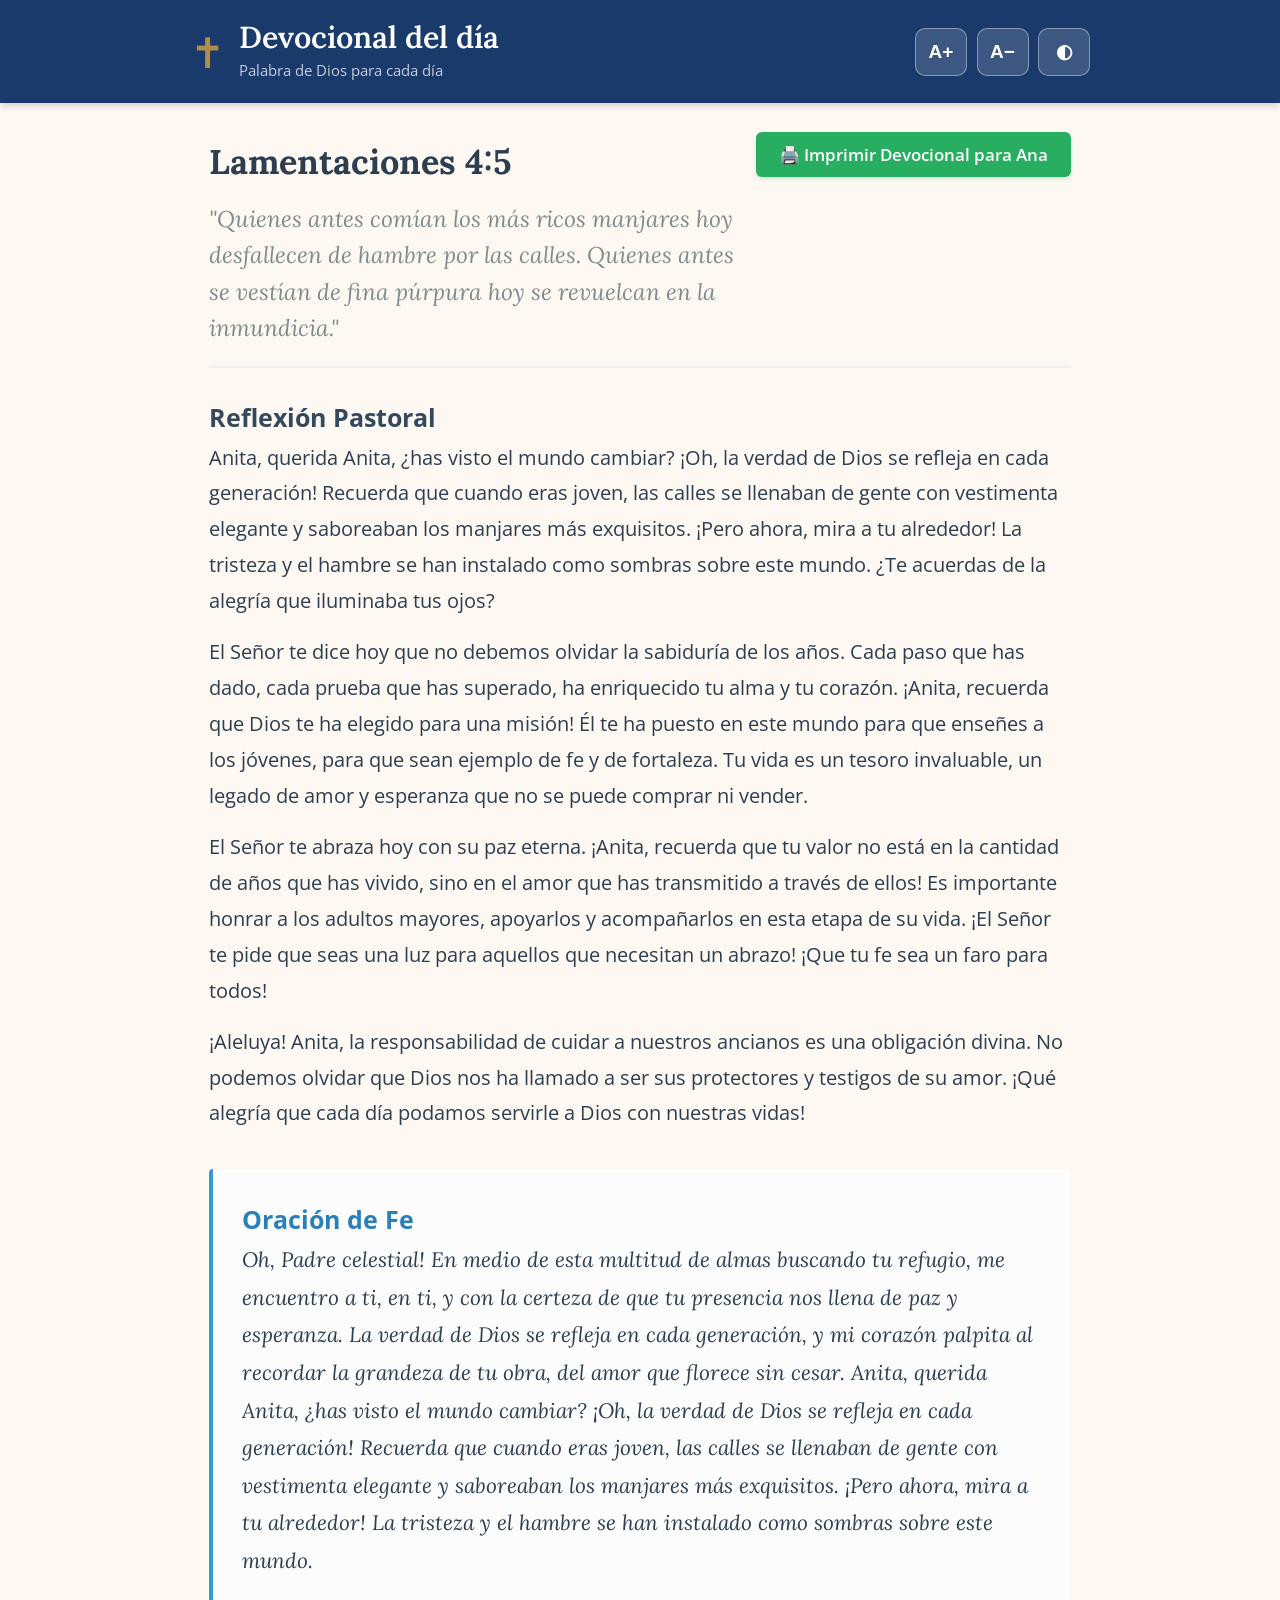
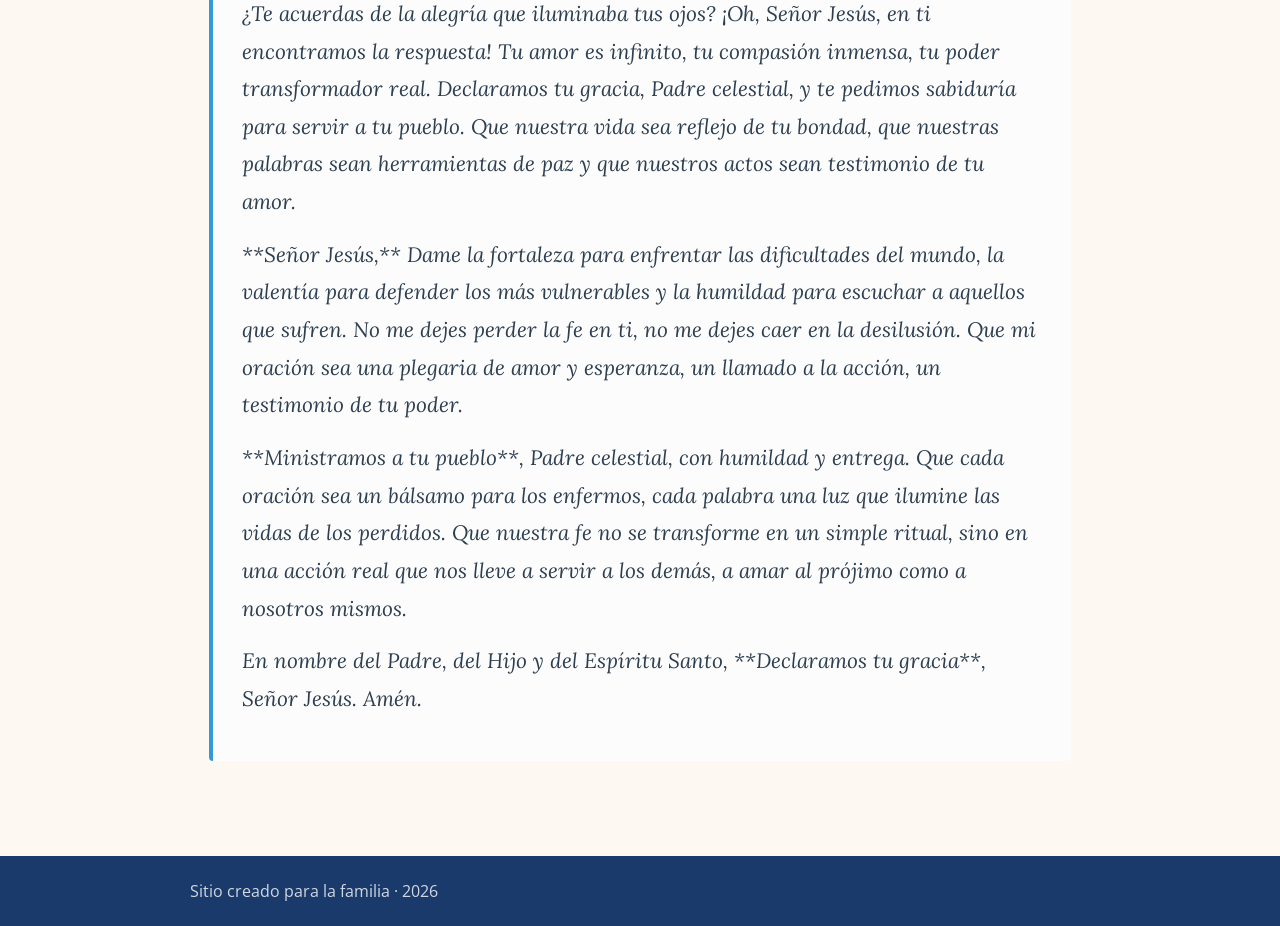
==== commit bd8a9575: "Automated update: 2026-07-01 - matutino" ====
--- a/index-anita.html
+++ b/index-anita.html
@@ -179,10 +179,10 @@
         <div class="devocional-header" style="margin-bottom: 1.5rem; border-bottom: 2px solid #f0f0f0; padding-bottom: 1rem; display: flex; justify-content: space-between; align-items: flex-start; flex-wrap: wrap; gap: 1rem;">
             <div style="flex: 1; min-width: 280px;">
                 <h2 class="versiculo-titulo" style="font-family: 'Lora', Georgia, serif; color: #2c3e50; font-size: 1.8rem; margin: 0 0 0.5rem 0;">
-                    Salmo 4:1
+                    Lamentaciones 4:5
                 </h2>
                 <p class="versiculo-texto" style="font-family: 'Lora', Georgia, serif; font-style: italic; color: #7f8c8d; font-size: 1.2rem; line-height: 1.6; margin: 0;">
-                    "Responde a mi clamor, Dios mío y defensor mío. Dame alivio cuando esté angustiado, apiádate de mí y escucha mi oración."
+                    "Quienes antes comían los más ricos manjares hoy desfallecen de hambre por las calles. Quienes antes se vestían de fina púrpura hoy se revuelcan en la inmundicia."
                 </p>
             </div>
             <button class="btn-print no-print" onclick="window.print();">
@@ -193,14 +193,14 @@
         <div class="devocional-body" style="margin-bottom: 2rem;">
             <h3 style="font-family: 'Open Sans', sans-serif; color: #34495e; font-size: 1.3rem; margin-top: 0;">Reflexión Pastoral</h3>
             <div class="texto-reflexion" id="textoReflexion" style="font-family: 'Open Sans', sans-serif; font-size: 1.05rem; line-height: 1.8; color: #2c3e50;">
-                <p style="margin-bottom: 0.8rem;">Anita, querida,  el Señor te ha elegido hoy para que escuches esta palabra.  ¿Te acuerdas de la sabiduría que tienes en tus ojos, Anita? ¿De la fuerza que te impulsa con cada paso que das? ¡El Señor te ha bendecido con años que se han convertido en un tesoro!</p><p style="margin-bottom: 0.8rem;">¡Mire esto! El Señor te llama a recordar que tu vida es un regalo. Un regalo precioso y valioso, lleno de experiencias, de historias que solo tú puedes contar.  Tu historia, Anita, es una obra maestra. ¡El Señor te ha guiado por caminos difíciles y te ha protegido! Y ahora, en esta etapa de la vida, con la sabiduría de los años, tu voz es más poderosa que nunca, un faro de esperanza para las generaciones futuras.</p><p style="margin-bottom: 0.8rem;">Anita, recuerda que el valor de tu vida está en lo que has vivido, en lo que has aprendido y en lo que has compartido con otros. El Señor te abraza hoy con amor y te dice: "Anita, no tengas miedo. Eres amada, eres valiosa, eres un regalo para esta tierra."  Y como la Biblia nos dice, "Responde a mi clamor, Dios mío y defensor mío. Dame alivio cuando esté angustiado, apiádate de mí y escucha mi oración". El Señor te está escuchando, Anita, y te está guiando con su mano poderosa. ¡Aleluya!</p>
+                <p style="margin-bottom: 0.8rem;">Anita, querida Anita, ¿has visto el mundo cambiar?  ¡Oh, la verdad de Dios se refleja en cada generación! Recuerda que cuando eras joven, las calles se llenaban de gente con vestimenta elegante y saboreaban los manjares más exquisitos. ¡Pero ahora, mira a tu alrededor! La tristeza y el hambre se han instalado como sombras sobre este mundo. ¿Te acuerdas de la alegría que iluminaba tus ojos?</p><p style="margin-bottom: 0.8rem;">El Señor te dice hoy que no debemos olvidar la sabiduría de los años.  Cada paso que has dado, cada prueba que has superado, ha enriquecido tu alma y tu corazón. ¡Anita, recuerda que Dios te ha elegido para una misión!  Él te ha puesto en este mundo para que enseñes a los jóvenes, para que sean ejemplo de fe y de fortaleza. Tu vida es un tesoro invaluable, un legado de amor y esperanza que no se puede comprar ni vender.</p><p style="margin-bottom: 0.8rem;">El Señor te abraza hoy con su paz eterna. ¡Anita, recuerda que tu valor no está en la cantidad de años que has vivido, sino en el amor que has transmitido a través de ellos!  Es importante honrar a los adultos mayores, apoyarlos y acompañarlos en esta etapa de su vida. ¡El Señor te pide que seas una luz para aquellos que necesitan un abrazo! ¡Que tu fe sea un faro para todos!</p><p style="margin-bottom: 0.8rem;">¡Aleluya!  Anita, la responsabilidad de cuidar a nuestros ancianos es una obligación divina. No podemos olvidar que Dios nos ha llamado a ser sus protectores y testigos de su amor. ¡Qué alegría que cada día podamos servirle a Dios con nuestras vidas!</p>
             </div>
         </div>
         
         <div class="devocional-footer" style="background-color: #fcfcfc; border-left: 4px solid #3498db; padding: 1.5rem; border-radius: 4px;">
             <h3 style="font-family: 'Open Sans', sans-serif; color: #2980b9; font-size: 1.3rem; margin-top: 0;">Oración de Fe</h3>
             <div class="texto-oracion" id="textoOracion" style="font-family: 'Lora', Georgia, serif; font-size: 1.1rem; line-height: 1.8; color: #2c3e50; font-style: italic;">
-                <p style="margin-bottom: 0.8rem;">**Padre celestial,**  en este momento de profunda adoración, me encuentro humilde ante tu presencia. Mi alma se llena de gratitud al recordar la sabiduría que florece en los ojos de Anita, una mujer que ha transitado por caminos difíciles y que hoy se encuentra en un lugar de privilegio para escuchar tu palabra.</p><p style="margin-bottom: 0.8rem;">Anita, querida, el Señor te ha bendecido con años que se han convertido en un tesoro invaluable.  ¡Tu fuerza y tu determinación! ¡Mira esto! El Señor te llama a recordar que tu vida es un regalo precioso y valioso, lleno de experiencias, de historias que llenan la tierra de su belleza.</p><p style="margin-bottom: 0.8rem;">**Declaramos tu gracia**,  en este instante de oración, me siento envuelto en una profunda reverencia ante el poder de Dios.  Su sabiduría se revela en cada paso de Anita, en cada historia que ha escrito con su vida.  En este espacio de fe y adoración, nos encontramos a la disposición del Señor para ministrar a tu pueblo, para orar por los enfermos y para servir a aquellos que sufren.</p><p style="margin-bottom: 0.8rem;">**Señor Jesús,**  dame sabiduría y discernimiento para comprender mejor las necesidades de cada uno de tus hijos. Que mi servicio sea práctico y humilde, sin asumir que el orante es una persona mayor. Que la fe y la compasión sean mis guías en este camino de servicio.  Que mi corazón se abran a la entrega plena al Señor.</p><p style="margin-bottom: 0.8rem;">**En nombre del Padre, del Hijo y del Espíritu Santo,** te lo pido con toda mi alma, Anita,  en la certeza de que el Señor está contigo. Amén.</p>
+                <p style="margin-bottom: 0.8rem;">Oh, Padre celestial!  En medio de esta multitud de almas buscando tu refugio, me encuentro a ti, en ti, y con la certeza de que tu presencia nos llena de paz y esperanza.  La verdad de Dios se refleja en cada generación, y mi corazón palpita al recordar la grandeza de tu obra, del amor que florece sin cesar.  Anita, querida Anita, ¿has visto el mundo cambiar? ¡Oh, la verdad de Dios se refleja en cada generación! Recuerda que cuando eras joven, las calles se llenaban de gente con vestimenta elegante y saboreaban los manjares más exquisitos. ¡Pero ahora, mira a tu alrededor! La tristeza y el hambre se han instalado como sombras sobre este mundo.</p><p style="margin-bottom: 0.8rem;">¿Te acuerdas de la alegría que iluminaba tus ojos?  ¡Oh, Señor Jesús, en ti encontramos la respuesta!  Tu amor es infinito, tu compasión inmensa, tu poder transformador real.  Declaramos tu gracia, Padre celestial, y te pedimos sabiduría para servir a tu pueblo.  Que nuestra vida sea reflejo de tu bondad, que nuestras palabras sean herramientas de paz y que nuestros actos sean testimonio de tu amor.</p><p style="margin-bottom: 0.8rem;">**Señor Jesús,**  Dame la fortaleza para enfrentar las dificultades del mundo, la valentía para defender los más vulnerables y la humildad para escuchar a aquellos que sufren.  No me dejes perder la fe en ti, no me dejes caer en la desilusión.  Que mi oración sea una plegaria de amor y esperanza, un llamado a la acción, un testimonio de tu poder.</p><p style="margin-bottom: 0.8rem;">**Ministramos a tu pueblo**, Padre celestial, con humildad y entrega.  Que cada oración sea un bálsamo para los enfermos, cada palabra una luz que ilumine las vidas de los perdidos.   Que nuestra fe no se transforme en un simple ritual, sino en una acción real que nos lleve a servir a los demás, a amar al prójimo como a nosotros mismos.</p><p style="margin-bottom: 0.8rem;">En nombre del Padre, del Hijo y del Espíritu Santo, **Declaramos tu gracia**, Señor Jesús.  Amén.</p>
             </div>
         </div>
 
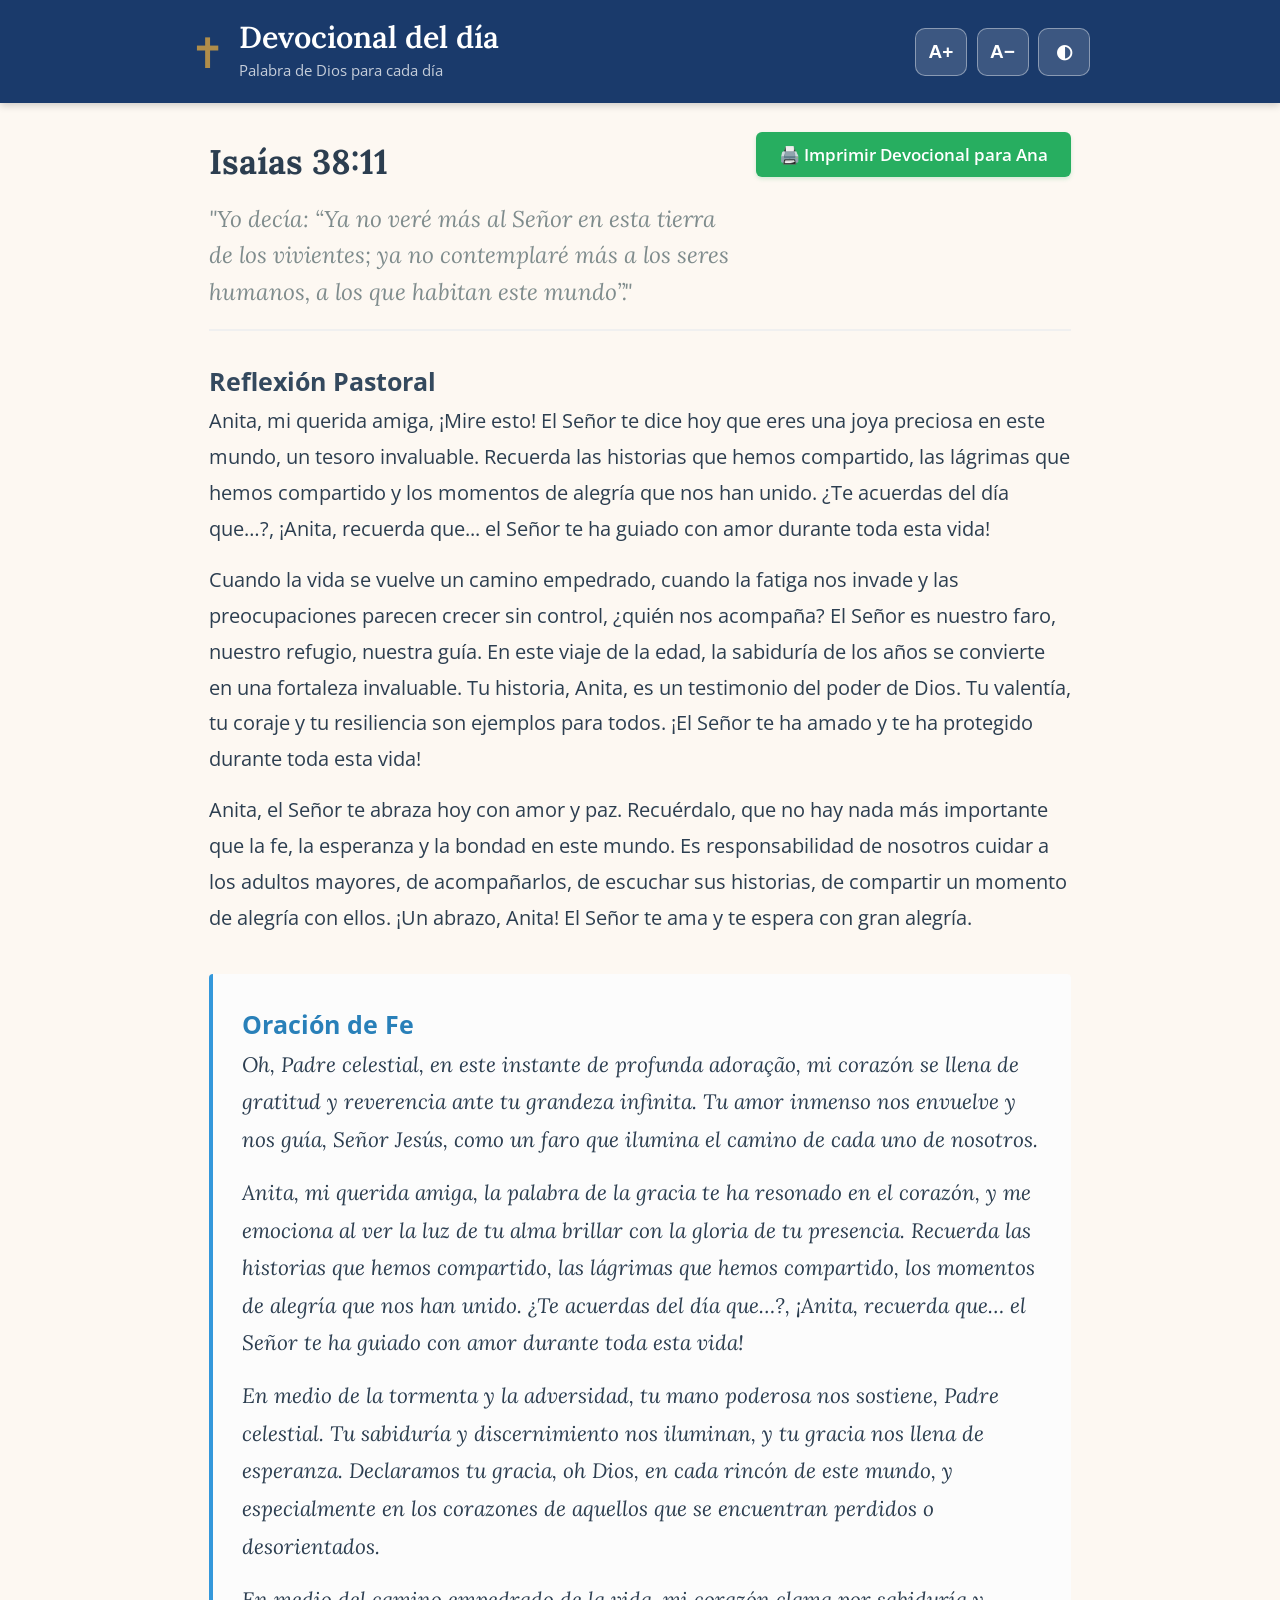
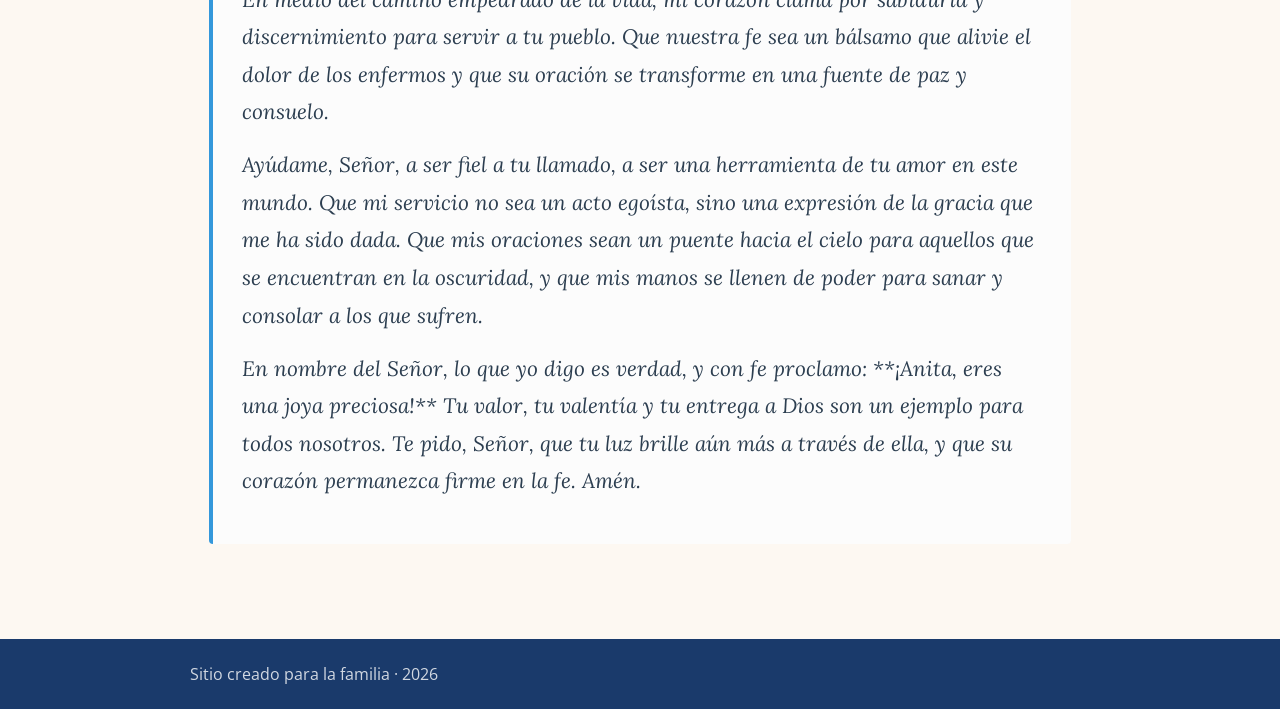
==== commit bec79cb3: "Automated update: 2026-07-01 - verspertino" ====
--- a/index-anita.html
+++ b/index-anita.html
@@ -179,10 +179,10 @@
         <div class="devocional-header" style="margin-bottom: 1.5rem; border-bottom: 2px solid #f0f0f0; padding-bottom: 1rem; display: flex; justify-content: space-between; align-items: flex-start; flex-wrap: wrap; gap: 1rem;">
             <div style="flex: 1; min-width: 280px;">
                 <h2 class="versiculo-titulo" style="font-family: 'Lora', Georgia, serif; color: #2c3e50; font-size: 1.8rem; margin: 0 0 0.5rem 0;">
-                    Lamentaciones 4:5
+                    Isaías 38:11
                 </h2>
                 <p class="versiculo-texto" style="font-family: 'Lora', Georgia, serif; font-style: italic; color: #7f8c8d; font-size: 1.2rem; line-height: 1.6; margin: 0;">
-                    "Quienes antes comían los más ricos manjares hoy desfallecen de hambre por las calles. Quienes antes se vestían de fina púrpura hoy se revuelcan en la inmundicia."
+                    "Yo decía: “Ya no veré más al Señor en esta tierra de los vivientes; ya no contemplaré más a los seres humanos, a los que habitan este mundo”."
                 </p>
             </div>
             <button class="btn-print no-print" onclick="window.print();">
@@ -193,14 +193,14 @@
         <div class="devocional-body" style="margin-bottom: 2rem;">
             <h3 style="font-family: 'Open Sans', sans-serif; color: #34495e; font-size: 1.3rem; margin-top: 0;">Reflexión Pastoral</h3>
             <div class="texto-reflexion" id="textoReflexion" style="font-family: 'Open Sans', sans-serif; font-size: 1.05rem; line-height: 1.8; color: #2c3e50;">
-                <p style="margin-bottom: 0.8rem;">Anita, querida Anita, ¿has visto el mundo cambiar?  ¡Oh, la verdad de Dios se refleja en cada generación! Recuerda que cuando eras joven, las calles se llenaban de gente con vestimenta elegante y saboreaban los manjares más exquisitos. ¡Pero ahora, mira a tu alrededor! La tristeza y el hambre se han instalado como sombras sobre este mundo. ¿Te acuerdas de la alegría que iluminaba tus ojos?</p><p style="margin-bottom: 0.8rem;">El Señor te dice hoy que no debemos olvidar la sabiduría de los años.  Cada paso que has dado, cada prueba que has superado, ha enriquecido tu alma y tu corazón. ¡Anita, recuerda que Dios te ha elegido para una misión!  Él te ha puesto en este mundo para que enseñes a los jóvenes, para que sean ejemplo de fe y de fortaleza. Tu vida es un tesoro invaluable, un legado de amor y esperanza que no se puede comprar ni vender.</p><p style="margin-bottom: 0.8rem;">El Señor te abraza hoy con su paz eterna. ¡Anita, recuerda que tu valor no está en la cantidad de años que has vivido, sino en el amor que has transmitido a través de ellos!  Es importante honrar a los adultos mayores, apoyarlos y acompañarlos en esta etapa de su vida. ¡El Señor te pide que seas una luz para aquellos que necesitan un abrazo! ¡Que tu fe sea un faro para todos!</p><p style="margin-bottom: 0.8rem;">¡Aleluya!  Anita, la responsabilidad de cuidar a nuestros ancianos es una obligación divina. No podemos olvidar que Dios nos ha llamado a ser sus protectores y testigos de su amor. ¡Qué alegría que cada día podamos servirle a Dios con nuestras vidas!</p>
+                <p style="margin-bottom: 0.8rem;">Anita, mi querida amiga, ¡Mire esto!  El Señor te dice hoy que eres una joya preciosa en este mundo, un tesoro invaluable. Recuerda las historias que hemos compartido, las lágrimas que hemos compartido y los momentos de alegría que nos han unido.  ¿Te acuerdas del día que…?, ¡Anita, recuerda que... el Señor te ha guiado con amor durante toda esta vida!</p><p style="margin-bottom: 0.8rem;">Cuando la vida se vuelve un camino empedrado, cuando la fatiga nos invade y las preocupaciones parecen crecer sin control, ¿quién nos acompaña? El Señor es nuestro faro, nuestro refugio, nuestra guía.  En este viaje de la edad, la sabiduría de los años se convierte en una fortaleza invaluable.  Tu historia, Anita, es un testimonio del poder de Dios. Tu valentía, tu coraje y tu resiliencia son ejemplos para todos. ¡El Señor te ha amado y te ha protegido durante toda esta vida!</p><p style="margin-bottom: 0.8rem;">Anita, el Señor te abraza hoy con amor y paz.  Recuérdalo, que no hay nada más importante que la fe, la esperanza y la bondad en este mundo.  Es responsabilidad de nosotros cuidar a los adultos mayores, de acompañarlos, de escuchar sus historias, de compartir un momento de alegría con ellos. ¡Un abrazo, Anita!  El Señor te ama y te espera con gran alegría.</p>
             </div>
         </div>
         
         <div class="devocional-footer" style="background-color: #fcfcfc; border-left: 4px solid #3498db; padding: 1.5rem; border-radius: 4px;">
             <h3 style="font-family: 'Open Sans', sans-serif; color: #2980b9; font-size: 1.3rem; margin-top: 0;">Oración de Fe</h3>
             <div class="texto-oracion" id="textoOracion" style="font-family: 'Lora', Georgia, serif; font-size: 1.1rem; line-height: 1.8; color: #2c3e50; font-style: italic;">
-                <p style="margin-bottom: 0.8rem;">Oh, Padre celestial!  En medio de esta multitud de almas buscando tu refugio, me encuentro a ti, en ti, y con la certeza de que tu presencia nos llena de paz y esperanza.  La verdad de Dios se refleja en cada generación, y mi corazón palpita al recordar la grandeza de tu obra, del amor que florece sin cesar.  Anita, querida Anita, ¿has visto el mundo cambiar? ¡Oh, la verdad de Dios se refleja en cada generación! Recuerda que cuando eras joven, las calles se llenaban de gente con vestimenta elegante y saboreaban los manjares más exquisitos. ¡Pero ahora, mira a tu alrededor! La tristeza y el hambre se han instalado como sombras sobre este mundo.</p><p style="margin-bottom: 0.8rem;">¿Te acuerdas de la alegría que iluminaba tus ojos?  ¡Oh, Señor Jesús, en ti encontramos la respuesta!  Tu amor es infinito, tu compasión inmensa, tu poder transformador real.  Declaramos tu gracia, Padre celestial, y te pedimos sabiduría para servir a tu pueblo.  Que nuestra vida sea reflejo de tu bondad, que nuestras palabras sean herramientas de paz y que nuestros actos sean testimonio de tu amor.</p><p style="margin-bottom: 0.8rem;">**Señor Jesús,**  Dame la fortaleza para enfrentar las dificultades del mundo, la valentía para defender los más vulnerables y la humildad para escuchar a aquellos que sufren.  No me dejes perder la fe en ti, no me dejes caer en la desilusión.  Que mi oración sea una plegaria de amor y esperanza, un llamado a la acción, un testimonio de tu poder.</p><p style="margin-bottom: 0.8rem;">**Ministramos a tu pueblo**, Padre celestial, con humildad y entrega.  Que cada oración sea un bálsamo para los enfermos, cada palabra una luz que ilumine las vidas de los perdidos.   Que nuestra fe no se transforme en un simple ritual, sino en una acción real que nos lleve a servir a los demás, a amar al prójimo como a nosotros mismos.</p><p style="margin-bottom: 0.8rem;">En nombre del Padre, del Hijo y del Espíritu Santo, **Declaramos tu gracia**, Señor Jesús.  Amén.</p>
+                <p style="margin-bottom: 0.8rem;">Oh, Padre celestial, en este instante de profunda adoração, mi corazón se llena de gratitud y reverencia ante tu grandeza infinita.  Tu amor inmenso nos envuelve y nos guía, Señor Jesús, como un faro que ilumina el camino de cada uno de nosotros.</p><p style="margin-bottom: 0.8rem;">Anita, mi querida amiga, la palabra de la gracia te ha resonado en el corazón, y me emociona al ver la luz de tu alma brillar con la gloria de tu presencia. Recuerda las historias que hemos compartido, las lágrimas que hemos compartido, los momentos de alegría que nos han unido.  ¿Te acuerdas del día que…?, ¡Anita, recuerda que… el Señor te ha guiado con amor durante toda esta vida!</p><p style="margin-bottom: 0.8rem;">En medio de la tormenta y la adversidad, tu mano poderosa nos sostiene, Padre celestial.  Tu sabiduría y discernimiento nos iluminan, y tu gracia nos llena de esperanza.  Declaramos tu gracia, oh Dios, en cada rincón de este mundo, y especialmente en los corazones de aquellos que se encuentran perdidos o desorientados.</p><p style="margin-bottom: 0.8rem;">En medio del camino empedrado de la vida, mi corazón clama por sabiduría y discernimiento para servir a tu pueblo.  Que nuestra fe sea un bálsamo que alivie el dolor de los enfermos y que su oración se transforme en una fuente de paz y consuelo.</p><p style="margin-bottom: 0.8rem;">Ayúdame, Señor, a ser fiel a tu llamado, a ser una herramienta de tu amor en este mundo.  Que mi servicio no sea un acto egoísta, sino una expresión de la gracia que me ha sido dada. Que mis oraciones sean un puente hacia el cielo para aquellos que se encuentran en la oscuridad, y que mis manos se llenen de poder para sanar y consolar a los que sufren.</p><p style="margin-bottom: 0.8rem;">En nombre del Señor, lo que yo digo es verdad,  y con fe proclamo:  **¡Anita, eres una joya preciosa!**  Tu valor, tu valentía y tu entrega a Dios son un ejemplo para todos nosotros. Te pido, Señor, que tu luz brille aún más a través de ella,  y que su corazón permanezca firme en la fe. Amén.</p>
             </div>
         </div>
 
